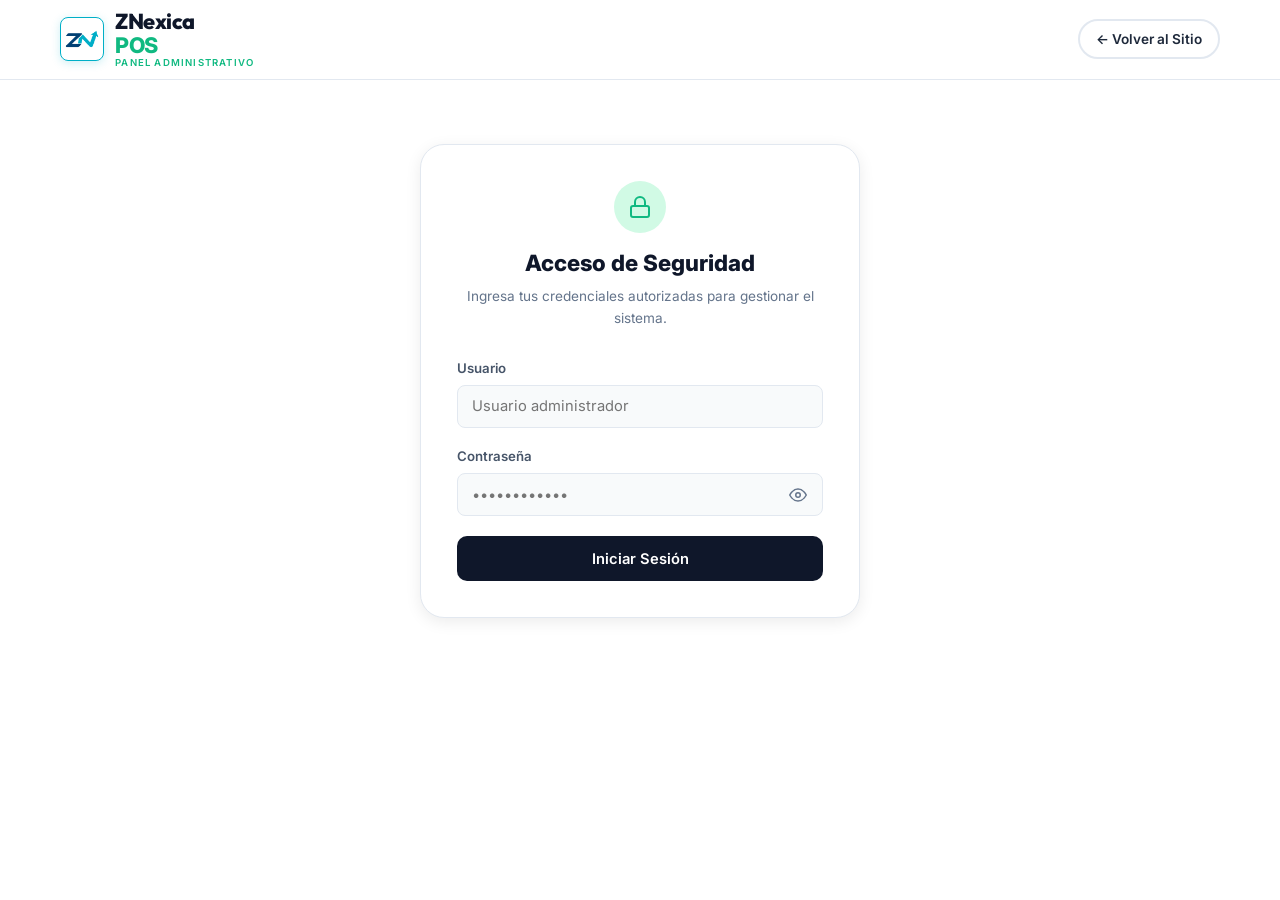
==== templates/admin.html @ 2c5b69d8 "feat(api): integrar API provisionamiento y activacion/suspension SaaS ZNexica POS" ====
<!DOCTYPE html>
<html lang="es">
<head>
  <meta charset="UTF-8">
  <meta name="viewport" content="width=device-width, initial-scale=1.0">
  <title>Panel de Administración — ZNexica POS</title>
  <meta name="description" content="Panel de administración y gestión de suscripciones y pagos de ZNexica POS.">
  <link rel="icon" type="image/png" href="/static/images/logo_icon.png">
  <link rel="stylesheet" href="/static/css/styles.css?v=4.1">
  <style>
    /* Estilos específicos para armonizar el dashboard en light-mode */
    .admin-header-bar {
      display: flex;
      justify-content: space-between;
      align-items: center;
      flex-wrap: wrap;
      gap: 1rem;
      margin-bottom: 2rem;
      padding-bottom: 1rem;
      border-bottom: 1px solid var(--border-light);
    }
    .admin-title-wrap h1 {
      font-size: 1.6rem;
      font-weight: 800;
      color: var(--text-heading);
      margin: 0;
    }
    .admin-title-wrap p {
      color: var(--text-muted);
      font-size: 0.88rem;
      margin-top: 0.25rem;
    }
    .admin-section-header {
      display: flex;
      justify-content: space-between;
      align-items: center;
      flex-wrap: wrap;
      gap: 0.75rem;
      margin-bottom: 1rem;
    }
    .admin-section-header h3 {
      font-size: 1.15rem;
      font-weight: 700;
      color: var(--text-heading);
      margin: 0;
    }
    .admin-section-subtitle {
      color: var(--text-muted);
      font-size: 0.85rem;
      margin-bottom: 1rem;
      line-height: 1.5;
    }
    .admin-actions-group {
      display: flex;
      gap: 0.5rem;
      flex-wrap: wrap;
      align-items: center;
    }
    .login-container-card {
      max-width: 440px;
      margin: 3.5rem auto;
      background: var(--bg-card);
      border: 1px solid var(--border-light);
      border-radius: var(--radius-xl);
      padding: 2.25rem;
      box-shadow: var(--shadow-md);
      text-align: left;
    }
    .login-header {
      text-align: center;
      margin-bottom: 1.75rem;
    }
    .login-badge-icon {
      display: inline-flex;
      align-items: center;
      justify-content: center;
      width: 52px;
      height: 52px;
      background: var(--green-light);
      color: var(--green-primary);
      border-radius: var(--radius-full);
      font-size: 1.5rem;
      margin-bottom: 0.75rem;
    }
    .login-header h2 {
      font-size: 1.4rem;
      font-weight: 800;
      color: var(--text-heading);
      margin-bottom: 0.35rem;
    }
    .login-header p {
      color: var(--text-muted);
      font-size: 0.85rem;
      margin: 0;
    }
    .table-link {
      color: var(--green-dark);
      font-weight: 600;
      text-decoration: none;
      display: inline-flex;
      align-items: center;
      gap: 0.25rem;
    }
    .table-link:hover {
      text-decoration: underline;
    }
  </style>
</head>
<body class="bg-soft">

  <!-- Header / Barra de Navegación Admin -->
  <header class="navbar">
    <div class="container navbar-inner">
      <a href="/" class="logo-brand">
        <img src="/static/images/logo_icon.png" alt="Logo ZNexica POS" class="logo-img">
        <div class="logo-text">
          ZNexica <span>POS</span>
          <span class="logo-subtitle">Panel Administrativo</span>
        </div>
      </a>
      <div style="display: flex; align-items: center; gap: 0.5rem;">
        <a href="/" class="btn-secondary" style="padding: 0.45rem 1rem; font-size: 0.85rem;">
          ← Volver al Sitio
        </a>
        <button id="logoutBtn" class="btn-secondary" style="display:none; padding: 0.45rem 1rem; font-size: 0.85rem; color: #dc2626; border-color: #fca5a5;" onclick="handleAdminLogout()">
          Cerrar Sesión
        </button>
      </div>
    </div>
  </header>

  <main class="container admin-container">

    <!-- Vista 1: Login de Administrador -->
    <div id="adminLoginView" class="login-container-card">
      <div class="login-header">
        <div class="login-badge-icon">
          <svg width="24" height="24" viewBox="0 0 24 24" fill="none" stroke="currentColor" stroke-width="2" stroke-linecap="round" stroke-linejoin="round"><rect x="3" y="11" width="18" height="11" rx="2" ry="2"/><path d="M7 11V7a5 5 0 0 1 10 0v4"/></svg>
        </div>
        <h2>Acceso de Seguridad</h2>
        <p>Ingresa tus credenciales autorizadas para gestionar el sistema.</p>
      </div>

      <div id="adminLoginError" style="display: none; margin-bottom: 1rem; padding: 0.75rem 1rem; border-radius: 10px; font-size: 0.84rem; background: #fef2f2; color: #dc2626; border: 1px solid #fecaca; line-height: 1.4;"></div>
      <form id="adminLoginForm" onsubmit="handleAdminLogin(event)">
        <div class="form-group" style="margin-bottom: 1.15rem;">
          <label class="form-label" for="adminUser">Usuario</label>
          <input type="text" id="adminUser" class="form-input" placeholder="Usuario administrador" autocomplete="username" required>
        </div>
        <div class="form-group" style="margin-bottom: 1.25rem;">
          <label class="form-label" for="adminPass">Contraseña</label>
          <div style="position: relative; display: flex; align-items: center;">
            <input type="password" id="adminPass" class="form-input" placeholder="••••••••••••" autocomplete="current-password" required style="padding-right: 2.75rem;">
            <button type="button" onclick="toggleAdminPassVisibility()" style="position: absolute; right: 0.75rem; background: none; border: none; cursor: pointer; color: #64748b; padding: 0.25rem; display: flex; align-items: center;" title="Mostrar / Ocultar contraseña">
              <svg id="adminPassEyeIcon" width="18" height="18" viewBox="0 0 24 24" fill="none" stroke="currentColor" stroke-width="2" stroke-linecap="round" stroke-linejoin="round"><path d="M1 12s4-8 11-8 11 8 11 8-4 8-11 8-11-8-11-8z"/><circle cx="12" cy="12" r="3"/></svg>
            </button>
          </div>
        </div>
        <button type="submit" class="saas-btn-primary" style="width: 100%; justify-content: center; padding: 0.85rem; font-size: 0.92rem;">
          Iniciar Sesión
        </button>
      </form>
    </div>

    <!-- Vista 2: Dashboard Principal de Administración (Estilo Parclgo) -->
    <div id="adminDashboardView" style="display: none; width: 100%;">

      <div class="parclgo-layout">
        <!-- Sidebar Izquierda Parclgo -->
        <aside class="parclgo-sidebar">
          <div>
            <a href="/admin" class="parclgo-brand-box">
              <div class="parclgo-brand-icon">⚡</div>
              <div>
                <div class="parclgo-brand-title">mini<span>POS</span></div>
                <div class="parclgo-brand-sub">SaaS Management</div>
              </div>
            </a>

            <nav class="parclgo-nav">
              <button type="button" class="parclgo-nav-link active" onclick="switchAdminView('all')">
                <svg viewBox="0 0 24 24" fill="none" stroke="currentColor" stroke-width="2" stroke-linecap="round" stroke-linejoin="round"><rect x="3" y="3" width="7" height="7"/><rect x="14" y="3" width="7" height="7"/><rect x="14" y="14" width="7" height="7"/><rect x="3" y="14" width="7" height="7"/></svg>
                Dashboard
              </button>
              <button type="button" class="parclgo-nav-link" id="navLinkSubs" onclick="switchAdminView('subs')">
                <svg viewBox="0 0 24 24" fill="none" stroke="currentColor" stroke-width="2" stroke-linecap="round" stroke-linejoin="round"><rect x="1" y="4" width="22" height="16" rx="2" ry="2"/><line x1="1" y1="10" x2="23" y2="10"/></svg>
                Historial de Pagos
              </button>
              <button type="button" class="parclgo-nav-link" id="navLinkClients" onclick="switchAdminView('clients')">
                <svg viewBox="0 0 24 24" fill="none" stroke="currentColor" stroke-width="2" stroke-linecap="round" stroke-linejoin="round"><path d="M17 21v-2a4 4 0 0 0-4-4H5a4 4 0 0 0-4 4v2"/><circle cx="9" cy="7" r="4"/><path d="M23 21v-2a4 4 0 0 0-3-3.87"/><path d="M16 3.13a4 4 0 0 1 0 7.75"/></svg>
                Clientes & Licencias
              </button>
              <button type="button" class="parclgo-nav-link" id="navLinkPm" onclick="switchAdminView('pm')">
                <svg viewBox="0 0 24 24" fill="none" stroke="currentColor" stroke-width="2" stroke-linecap="round" stroke-linejoin="round"><line x1="12" y1="1" x2="12" y2="23"/><path d="M17 5H9.5a3.5 3.5 0 0 0 0 7h5a3.5 3.5 0 0 1 0 7H6"/></svg>
                Métodos de Pago
              </button>
              <button type="button" class="parclgo-nav-link" id="navLinkProfile" onclick="switchAdminView('profile')">
                <svg viewBox="0 0 24 24" fill="none" stroke="currentColor" stroke-width="2" stroke-linecap="round" stroke-linejoin="round"><path d="M20 21v-2a4 4 0 0 0-4-4H8a4 4 0 0 0-4 4v2"/><circle cx="12" cy="7" r="4"/></svg>
                Mi Perfil
              </button>
              <a href="/" target="_blank" class="parclgo-nav-link">
                <svg viewBox="0 0 24 24" fill="none" stroke="currentColor" stroke-width="2" stroke-linecap="round" stroke-linejoin="round"><circle cx="12" cy="12" r="10"/><line x1="2" y1="12" x2="22" y2="12"/><path d="M12 2a15.3 15.3 0 0 1 4 10 15.3 15.3 0 0 1-4 10 15.3 15.3 0 0 1-4-10 15.3 15.3 0 0 1 4-10z"/></svg>
                Ver Sitio Público ↗
              </a>
            </nav>
          </div>

          <div class="parclgo-sidebar-promo">
            <div class="parclgo-promo-icon">👑</div>
            <div class="parclgo-promo-title">ZNexica POS Enterprise</div>
            <div class="parclgo-promo-desc">Sistema activo y sincronizado con la app móvil.</div>
          </div>
        </aside>

        <!-- Área de Contenido Principal -->
        <main class="parclgo-main">

          <!-- Barra de Navegación Móvil (Mobile-First Touch) -->
          <nav class="parclgo-mobile-nav" aria-label="Navegación Móvil Administrador">
            <button type="button" class="parclgo-mobile-nav-btn active" id="mobNavAll" onclick="switchAdminView('all')">
              ⚡ Dashboard
            </button>
            <button type="button" class="parclgo-mobile-nav-btn" id="mobNavSubs" onclick="switchAdminView('subs')">
              💳 Historial Pagos
            </button>
            <button type="button" class="parclgo-mobile-nav-btn" id="mobNavClients" onclick="switchAdminView('clients')">
              👥 Clientes & Licencias
            </button>
            <button type="button" class="parclgo-mobile-nav-btn" id="mobNavPm" onclick="switchAdminView('pm')">
              💸 Métodos Pago
            </button>
            <button type="button" class="parclgo-mobile-nav-btn" id="mobNavProfile" onclick="switchAdminView('profile')">
              👤 Mi Perfil
            </button>
            <a href="/" target="_blank" class="parclgo-mobile-nav-btn">
              🌐 Web ↗
            </a>
          </nav>

          <!-- Topbar Parclgo -->
          <div class="parclgo-topbar">
            <div>
              <h1 class="parclgo-page-title" id="parclgoViewTitle">Suscripciones y Pagos</h1>
              <p style="margin: 0.25rem 0 0; font-size: 0.82rem; color: #64748b;">Panel ejecutivo de control de pagos, licencias y activación de la app ZNexica POS.</p>
            </div>

            <div class="parclgo-search-pill" id="globalSearchContainer">
              <svg width="16" height="16" viewBox="0 0 24 24" fill="none" stroke="currentColor" stroke-width="2" stroke-linecap="round" stroke-linejoin="round"><circle cx="11" cy="11" r="8"/><line x1="21" y1="21" x2="16.65" y2="16.65"/></svg>
              <input type="text" id="globalSearchInput" placeholder="Buscar cliente, teléfono, referencia..." oninput="handleGlobalSearch(this.value)">
            </div>

            <div class="parclgo-topbar-actions">
              <div class="parclgo-notif-btn" onclick="handleAdminNotifications()" style="cursor: pointer;" title="Notificaciones de pagos pendientes">
                <svg width="18" height="18" viewBox="0 0 24 24" fill="none" stroke="currentColor" stroke-width="2" stroke-linecap="round" stroke-linejoin="round"><path d="M18 8A6 6 0 0 0 6 8c0 7-3 9-3 9h18s-3-2-3-9"/><path d="M13.73 21a2 2 0 0 1-3.46 0"/></svg>
                <div class="parclgo-notif-dot" id="adminNotifDot"></div>
              </div>

              <div class="parclgo-user-badge" onclick="switchAdminView('profile')" style="cursor: pointer;" title="Configurar Mi Perfil">
                <div class="parclgo-avatar-circle" id="adminUserAvatar">A</div>
                <span style="font-weight: 700; font-size: 0.82rem; color: #0f172a;" id="adminUserBadgeName">Administrador</span>
              </div>

              <button type="button" class="btn-secondary" style="padding: 0.45rem 0.9rem; font-size: 0.82rem; color: #dc2626; border-color: #fca5a5;" onclick="handleAdminLogout()">
                Cerrar Sesión
              </button>
            </div>
          </div>

          <!-- 5 Tarjetas Oscuras KPI (Fieles al diseño Parclgo) -->
          <div class="parclgo-kpi-grid">
            <div class="parclgo-kpi-card">
              <div class="parclgo-kpi-icon">
                <svg width="20" height="20" viewBox="0 0 24 24" fill="none" stroke="currentColor" stroke-width="2" stroke-linecap="round" stroke-linejoin="round"><path d="M16 21v-2a4 4 0 0 0-4-4H6a4 4 0 0 0-4 4v2"/><circle cx="9" cy="7" r="4"/><path d="M22 21v-2a4 4 0 0 0-3-3.87"/><path d="M16 3.13a4 4 0 0 1 0 7.75"/></svg>
              </div>
              <div class="parclgo-kpi-content">
                <div class="parclgo-kpi-label">Total Transacciones</div>
                <div class="parclgo-kpi-number-row">
                  <span class="parclgo-kpi-val" id="kpiTotalSubs">0</span>
                  <span class="parclgo-kpi-trend">▲ 100%</span>
                </div>
                <div class="parclgo-kpi-sub">Histórico registrado</div>
              </div>
            </div>

            <div class="parclgo-kpi-card">
              <div class="parclgo-kpi-icon" style="color: #34d399;">
                <svg width="20" height="20" viewBox="0 0 24 24" fill="none" stroke="currentColor" stroke-width="2" stroke-linecap="round" stroke-linejoin="round"><path d="M22 11.08V12a10 10 0 1 1-5.93-9.14"/><polyline points="22 4 12 14.01 9 11.01"/></svg>
              </div>
              <div class="parclgo-kpi-content">
                <div class="parclgo-kpi-label">Pagos Aprobados</div>
                <div class="parclgo-kpi-number-row">
                  <span class="parclgo-kpi-val" id="kpiApprovedSubs">0</span>
                  <span class="parclgo-kpi-trend">● Activo</span>
                </div>
                <div class="parclgo-kpi-sub">Acceso concedido</div>
              </div>
            </div>

            <div class="parclgo-kpi-card">
              <div class="parclgo-kpi-icon" style="color: #fbbf24;">
                <svg width="20" height="20" viewBox="0 0 24 24" fill="none" stroke="currentColor" stroke-width="2" stroke-linecap="round" stroke-linejoin="round"><circle cx="12" cy="12" r="10"/><polyline points="12 6 12 12 16 14"/></svg>
              </div>
              <div class="parclgo-kpi-content">
                <div class="parclgo-kpi-label">Por Verificar</div>
                <div class="parclgo-kpi-number-row">
                  <span class="parclgo-kpi-val" id="kpiPendingSubs">0</span>
                  <span class="parclgo-kpi-trend" style="color: #fbbf24;">● Pendiente</span>
                </div>
                <div class="parclgo-kpi-sub">Comprobantes por revisar</div>
              </div>
            </div>

            <div class="parclgo-kpi-card">
              <div class="parclgo-kpi-icon" style="color: #60a5fa;">
                <svg width="20" height="20" viewBox="0 0 24 24" fill="none" stroke="currentColor" stroke-width="2" stroke-linecap="round" stroke-linejoin="round"><rect x="1" y="4" width="22" height="16" rx="2" ry="2"/><line x1="1" y1="10" x2="23" y2="10"/></svg>
              </div>
              <div class="parclgo-kpi-content">
                <div class="parclgo-kpi-label">Métodos de Pago</div>
                <div class="parclgo-kpi-number-row">
                  <span class="parclgo-kpi-val" id="kpiActiveMethods">0</span>
                  <span class="parclgo-kpi-trend" style="color: #60a5fa;">En Checkout</span>
                </div>
                <div class="parclgo-kpi-sub">Sincronizados en la web</div>
              </div>
            </div>

            <div class="parclgo-kpi-card">
              <div class="parclgo-kpi-icon" style="color: #10b981;">
                <svg width="20" height="20" viewBox="0 0 24 24" fill="none" stroke="currentColor" stroke-width="2" stroke-linecap="round" stroke-linejoin="round"><line x1="12" y1="1" x2="12" y2="23"/><path d="M17 5H9.5a3.5 3.5 0 0 0 0 7h5a3.5 3.5 0 0 1 0 7H6"/></svg>
              </div>
              <div class="parclgo-kpi-content">
                <div class="parclgo-kpi-label">Recaudación Aprobada</div>
                <div class="parclgo-kpi-number-row">
                  <span class="parclgo-kpi-val" id="kpiTotalAmount">$0</span>
                  <span class="parclgo-kpi-trend">USD</span>
                </div>
                <div class="parclgo-kpi-sub">Total verificado</div>
              </div>
            </div>
          </div>

          <!-- SECCIÓN 1: TABLA PRINCIPAL DE PAGOS Y SUSCRIPCIONES (Estilo Parclgo) -->
          <div id="sectionSubscriptions" class="parclgo-card">
            <!-- Toolbar de Filtros Parclgo -->
            <div class="parclgo-toolbar" style="padding: 1.25rem 1.25rem 0.75rem;">
              <div class="parclgo-filter-row">
                <div class="parclgo-search-input-box">
                  <svg width="14" height="14" viewBox="0 0 24 24" fill="none" stroke="currentColor" stroke-width="2"><circle cx="11" cy="11" r="8"/><line x1="21" y1="21" x2="16.65" y2="16.65"/></svg>
                  <input type="text" id="subSearchInput" placeholder="Filtrar clientes o ref..." oninput="filterSubscriptions()">
                </div>

                <select id="subStatusFilter" class="parclgo-select" onchange="filterSubscriptions()">
                  <option value="all">All Status (Todos)</option>
                  <option value="pendiente">Pendientes</option>
                  <option value="aprobado">Aprobados</option>
                  <option value="rechazado">Rechazados</option>
                </select>

                <select id="subPlanFilter" class="parclgo-select" onchange="filterSubscriptions()">
                  <option value="all">All Plans (Todos los planes)</option>
                  <option value="free_trial">Prueba Gratis</option>
                  <option value="basico">Plan Básico</option>
                  <option value="medium">Plan Medium</option>
                  <option value="premium">Plan Premium</option>
                </select>
              </div>

              <div class="parclgo-filter-row">
                <button class="saas-btn-secondary" onclick="triggerAutoCleanup7Days()" title="Eliminar registros de más de 7 días o rechazados" style="padding: 0.45rem 0.9rem; font-size: 0.8rem;">
                  🧹 Limpieza (>7 Días)
                </button>
                <button class="saas-btn-danger" onclick="triggerPurgeAllSubscriptions()" title="Vaciar todo el historial" style="padding: 0.45rem 0.9rem; font-size: 0.8rem;">
                  Vaciar Historial
                </button>
              </div>
            </div>

            <!-- Tabla de Suscripciones estilo Parclgo -->
            <div style="overflow-x: auto;">
              <table class="parclgo-table">
                <thead>
                  <tr>
                    <th style="width: 44px; text-align: center;"><input type="checkbox" class="saas-checkbox" id="selectAllSubs" onchange="toggleSelectAllSubs(this.checked)" title="Seleccionar todos los registros"></th>
                    <th>Cliente</th>
                    <th>Contacto</th>
                    <th>Plan / Licencia</th>
                    <th>Monto</th>
                    <th>Método & Referencia</th>
                    <th>Comprobante</th>
                    <th>Estado de Acceso</th>
                    <th style="text-align: right;">Acciones</th>
                  </tr>
                </thead>
                <tbody id="subscriptionsTableBody">
                  <!-- Cargado dinámicamente con admin.js -->
                </tbody>
              </table>
            </div>

            <!-- Paginación Footer Parclgo -->
            <div class="parclgo-pagination-bar">
              <div id="subTableInfo">Mostrando 0 de 0 transacciones</div>
              <div class="parclgo-pagination-controls" id="subPaginationControls">
                <!-- Generado dinámicamente por admin.js -->
              </div>
            </div>
          </div>

          <!-- SECCIÓN 2: TABLA DE MÉTODOS DE PAGO (Sincronizada con la Web Pública) -->
          <div id="sectionPaymentMethods" class="parclgo-card">
            <!-- Header y Toolbar -->
            <div class="parclgo-toolbar" style="padding: 1.25rem 1.25rem 0.75rem;">
              <div>
                <h3 style="margin: 0; font-size: 1.15rem; font-weight: 800; color: #0f172a;">Métodos de Pago Activos</h3>
                <p style="margin: 0.2rem 0 0; font-size: 0.78rem; color: #64748b;">
                  ⚡ Sincronización en vivo: Lo que agregues, edites o desactives aquí se refleja al instante en el checkout público de ZNexica POS.
                </p>
              </div>

              <div class="parclgo-filter-row">
                <div class="parclgo-search-input-box">
                  <svg width="14" height="14" viewBox="0 0 24 24" fill="none" stroke="currentColor" stroke-width="2"><circle cx="11" cy="11" r="8"/><line x1="21" y1="21" x2="16.65" y2="16.65"/></svg>
                  <input type="text" id="pmSearchInput" placeholder="Buscar método o titular..." oninput="filterPaymentMethods()">
                </div>

                <select id="pmTypeFilter" class="parclgo-select" onchange="filterPaymentMethods()">
                  <option value="all">All Types (Todos)</option>
                  <option value="pago_movil">Pago Móvil</option>
                  <option value="transferencia">Transferencia Bancaria</option>
                  <option value="binance">Binance Pay</option>
                  <option value="zelle">Zelle</option>
                  <option value="zinli">Zinli / Otros</option>
                </select>

                <button type="button" class="parclgo-btn-add" onclick="openAddPaymentMethodModal()">
                  <svg width="14" height="14" viewBox="0 0 24 24" fill="none" stroke="currentColor" stroke-width="2.5"><line x1="12" y1="5" x2="12" y2="19"/><line x1="5" y1="12" x2="19" y2="12"/></svg>
                  + Add Método
                </button>
              </div>
            </div>

            <!-- Tabla de Métodos de Pago estilo Parclgo -->
            <div style="overflow-x: auto;">
              <table class="parclgo-table">
                <thead>
                  <tr>
                    <th style="width: 44px; text-align: center;"><input type="checkbox" class="saas-checkbox" id="selectAllPm" onchange="toggleSelectAllPm(this.checked)" title="Seleccionar todos los métodos"></th>
                    <th>Plataforma & Método</th>
                    <th>Datos de Transferencia / Cuenta</th>
                    <th>Titular Autorizado</th>
                    <th>Estado en la Web</th>
                    <th style="text-align: right;">Acciones</th>
                  </tr>
                </thead>
                <tbody id="paymentMethodsTableBody">
                  <!-- Cargado dinámicamente con admin.js -->
                </tbody>
              </table>
            </div>

            <!-- Paginación Footer -->
            <div class="parclgo-pagination-bar">
              <div id="pmTableInfo">Mostrando 0 de 0 métodos</div>
              <div class="parclgo-pagination-controls" id="pmPaginationControls">
                <!-- Generado dinámicamente por admin.js -->
              </div>
            </div>
          </div>

          <!-- SECCIÓN CLIENTES Y LICENCIAS: DIRECTORIO Y SUSPENSIÓN DE SERVICIO -->
          <div id="sectionClients" class="parclgo-card" style="display: none;">
            <div class="parclgo-toolbar" style="padding: 1.25rem 1.25rem 0.75rem;">
              <div>
                <h3 style="margin: 0; font-size: 1.15rem; font-weight: 800; color: #0f172a; display: flex; align-items: center; gap: 0.5rem;">
                  👥 Directorio de Clientes & Control de Licencias
                </h3>
                <p style="margin: 0.2rem 0 0; font-size: 0.78rem; color: #64748b;">
                  Control de mensualidades y estado de licencias. Gestione la suspensión o reactivación preventiva de acceso a la app móvil ZNexica POS ante la falta o regularización de pagos.
                </p>
              </div>

              <div class="parclgo-filter-row">
                <div class="parclgo-search-input-box">
                  <svg width="14" height="14" viewBox="0 0 24 24" fill="none" stroke="currentColor" stroke-width="2"><circle cx="11" cy="11" r="8"/><line x1="21" y1="21" x2="16.65" y2="16.65"/></svg>
                  <input type="text" id="clientSearchInput" placeholder="Buscar cliente, empresa o teléfono..." oninput="filterClients()">
                </div>

                <select id="clientStatusFilter" class="parclgo-select" onchange="filterClients()">
                  <option value="all">Todos los clientes</option>
                  <option value="activo">Servicio Activo</option>
                  <option value="suspendido">Servicio Suspendido</option>
                  <option value="vencido">Vencidos (Ciclo Cumplido)</option>
                  <option value="por_vencer">Por vencer (≤ 5 días)</option>
                </select>

                <button type="button" class="saas-btn-secondary" onclick="loadAdminClients()" title="Recargar lista" style="padding: 0.45rem 0.85rem; font-size: 0.82rem;">
                  🔄 Actualizar
                </button>
              </div>
            </div>

            <!-- Tabla de Clientes -->
            <div style="overflow-x: auto;">
              <table class="parclgo-table">
                <thead>
                  <tr>
                    <th>Cliente & Empresa</th>
                    <th>Teléfono (Login App)</th>
                    <th>Plan Actual</th>
                    <th>Ciclo Mensual & Vencimiento</th>
                    <th>Estado en la App</th>
                    <th style="text-align: right;">Acciones de Servicio</th>
                  </tr>
                </thead>
                <tbody id="clientsTableBody">
                  <!-- Renderizado dinámico desde admin.js -->
                </tbody>
              </table>
            </div>

            <!-- Footer Paginación Clientes -->
            <div class="parclgo-pagination-bar">
              <div id="clientsTableInfo">Mostrando 0 de 0 clientes</div>
            </div>
          </div>

          <!-- SECCIÓN 3: PERFIL DE ADMINISTRADOR Y MANTENIMIENTO DEL SISTEMA -->
          <div id="sectionAdminProfile" class="parclgo-card" style="display: none; padding: 1.5rem;">
            <div style="border-bottom: 1px solid #f1f5f9; padding-bottom: 1rem; margin-bottom: 1.5rem;">
              <h3 style="margin: 0; font-size: 1.25rem; font-weight: 800; color: #0f172a; display: flex; align-items: center; gap: 0.5rem;">
                <span style="background: #eef2ff; color: #4f46e5; width: 36px; height: 36px; border-radius: 10px; display: inline-flex; align-items: center; justify-content: center; font-size: 1.1rem;">👤</span>
                Mi Perfil Administrativo
              </h3>
              <p style="margin: 0.35rem 0 0; font-size: 0.85rem; color: #64748b;">
                Gestiona tus credenciales de acceso de forma segura. Al guardar, se ejecuta una actualización directa (UPDATE) en la base de datos sin requerir consola ni reiniciar el servidor.
              </p>
            </div>

            <!-- Alertas dinámicas de éxito / error -->
            <div id="adminProfileSuccessAlert" style="display: none; margin-bottom: 1.25rem; padding: 0.85rem 1rem; border-radius: 10px; background: #ecfdf5; color: #065f46; border: 1px solid #a7f3d0; font-size: 0.88rem; font-weight: 600;"></div>
            <div id="adminProfileErrorAlert" style="display: none; margin-bottom: 1.25rem; padding: 0.85rem 1rem; border-radius: 10px; background: #fef2f2; color: #991b1b; border: 1px solid #fecaca; font-size: 0.88rem;"></div>

            <!-- Formulario de Actualización de Perfil -->
            <form id="adminProfileForm" onsubmit="handleAdminProfileSubmit(event)" style="max-width: 800px;">
              <div style="display: grid; grid-template-columns: repeat(auto-fit, minmax(280px, 1fr)); gap: 1.25rem; margin-bottom: 1.5rem;">
                
                <!-- Tarjeta 1: Información de Usuario -->
                <div style="background: #f8fafc; border: 1px solid #e2e8f0; border-radius: 12px; padding: 1.25rem;">
                  <h4 style="margin: 0 0 1rem 0; font-size: 0.95rem; font-weight: 700; color: #1e293b; display: flex; align-items: center; gap: 0.4rem;">
                    <svg width="18" height="18" viewBox="0 0 24 24" fill="none" stroke="currentColor" stroke-width="2"><path d="M20 21v-2a4 4 0 0 0-4-4H8a4 4 0 0 0-4 4v2"/><circle cx="12" cy="7" r="4"/></svg>
                    Datos de la Cuenta
                  </h4>

                  <div class="form-group" style="margin-bottom: 1rem;">
                    <label class="form-label" for="profileFullName">Nombre Completo</label>
                    <input type="text" id="profileFullName" class="form-input" placeholder="Ej. Administrador Principal" required>
                  </div>

                  <div class="form-group" style="margin-bottom: 1rem;">
                    <label class="form-label" for="profileUsername">Nombre de Usuario (Login)</label>
                    <input type="text" id="profileUsername" class="form-input" placeholder="Nombre de usuario administrador" autocomplete="username" required>
                    <small style="color: #64748b; font-size: 0.76rem; display: block; margin-top: 0.25rem;">
                      Este es el usuario con el que inicias sesión en el panel de seguridad.
                    </small>
                  </div>

                  <div class="form-group" style="margin-bottom: 0;">
                    <label class="form-label">Rol del Sistema</label>
                    <input type="text" id="profileRoleBadge" class="form-input" value="Administrador (Superuser)" disabled style="background: #e2e8f0; color: #475569; font-weight: 700;">
                  </div>
                </div>

                <!-- Tarjeta 2: Cambio de Contraseña -->
                <div style="background: #f8fafc; border: 1px solid #e2e8f0; border-radius: 12px; padding: 1.25rem;">
                  <h4 style="margin: 0 0 1rem 0; font-size: 0.95rem; font-weight: 700; color: #1e293b; display: flex; align-items: center; gap: 0.4rem;">
                    <svg width="18" height="18" viewBox="0 0 24 24" fill="none" stroke="currentColor" stroke-width="2"><rect x="3" y="11" width="18" height="11" rx="2" ry="2"/><path d="M7 11V7a5 5 0 0 1 10 0v4"/></svg>
                    Seguridad y Contraseña
                  </h4>

                  <div class="form-group" style="margin-bottom: 1rem;">
                    <label class="form-label" for="profileCurrentPass">Contraseña Actual <span style="color: #dc2626;">*</span></label>
                    <input type="password" id="profileCurrentPass" class="form-input" placeholder="Ingresa tu contraseña actual" autocomplete="current-password" required>
                    <small style="color: #64748b; font-size: 0.76rem; display: block; margin-top: 0.25rem;">
                      Obligatoria para validar tu identidad antes de aplicar cualquier cambio.
                    </small>
                  </div>

                  <div class="form-group" style="margin-bottom: 1rem;">
                    <label class="form-label" for="profileNewPass">Nueva Contraseña (Opcional)</label>
                    <input type="password" id="profileNewPass" class="form-input" placeholder="Dejar en blanco si no deseas cambiarla" autocomplete="new-password">
                    <small style="color: #64748b; font-size: 0.76rem; display: block; margin-top: 0.25rem;">
                      Mínimo 6 caracteres con cifrado seguro bcrypt.
                    </small>
                  </div>

                  <div class="form-group" style="margin-bottom: 0;">
                    <label class="form-label" for="profileConfirmPass">Confirmar Nueva Contraseña</label>
                    <input type="password" id="profileConfirmPass" class="form-input" placeholder="Repite la nueva contraseña" autocomplete="new-password">
                  </div>
                </div>

              </div>

              <div style="display: flex; gap: 1rem; align-items: center; flex-wrap: wrap;">
                <button type="submit" id="saveProfileBtn" class="saas-btn-primary" style="padding: 0.75rem 1.75rem; font-size: 0.92rem; font-weight: 700;">
                  <svg width="18" height="18" viewBox="0 0 24 24" fill="none" stroke="currentColor" stroke-width="2"><path d="M19 21H5a2 2 0 0 1-2-2V5a2 2 0 0 1 2-2h11l5 5v11a2 2 0 0 1-2 2z"/><polyline points="17 21 17 13 7 13 7 21"/><polyline points="7 3 7 8 15 8"/></svg>
                  Guardar Cambios de Perfil
                </button>
                <button type="button" class="saas-btn-secondary" onclick="loadAdminProfile()" style="padding: 0.75rem 1.25rem; font-size: 0.88rem;">
                  Descartar Cambios
                </button>
              </div>
            </form>

            <!-- SECCIÓN EXTRA: MANTENIMIENTO Y PURGA DE BASE DE DATOS -->
            <div style="margin-top: 2.5rem; padding-top: 2rem; border-top: 2px dashed #e2e8f0;">
              <div style="background: #fffbeb; border: 1px solid #fde68a; border-radius: 12px; padding: 1.5rem;">
                <div style="display: flex; align-items: flex-start; justify-content: space-between; gap: 1.5rem; flex-wrap: wrap;">
                  <div>
                    <h4 style="margin: 0 0 0.35rem 0; font-size: 1.05rem; font-weight: 800; color: #92400e; display: flex; align-items: center; gap: 0.5rem;">
                      🧹 Mantenimiento del Sistema y Limpieza de Datos
                    </h4>
                    <p style="margin: 0; font-size: 0.85rem; color: #78350f; max-width: 600px; line-height: 1.5;">
                      Elimina de forma segura todos los datos de prueba, suscripciones ficticias y clientes de ensayo acumulados. 
                      <strong>Las 3 cuentas de administrador y los métodos de pago bancarios configurados se preservan intactos.</strong>
                    </p>
                  </div>
                  <button type="button" class="saas-btn-danger" onclick="handlePurgeTestData()" style="padding: 0.75rem 1.25rem; font-size: 0.88rem; font-weight: 700; white-space: nowrap;">
                    <svg width="16" height="16" viewBox="0 0 24 24" fill="none" stroke="currentColor" stroke-width="2"><polyline points="3 6 5 6 21 6"/><path d="M19 6v14a2 2 0 0 1-2 2H7a2 2 0 0 1-2-2V6m3 0V4a2 2 0 0 1 2-2h4a2 2 0 0 1 2 2v2"/><line x1="10" y1="11" x2="10" y2="17"/><line x1="14" y1="11" x2="14" y2="17"/></svg>
                    Limpiar Datos de Prueba de la BD
                  </button>
                </div>
              </div>
            </div>

          </div>
      </div>

    </div>

  </main>

  <!-- Modal Lightbox para Ver Comprobante de Pago -->
  <div class="modal-overlay" id="proofModal">
    <div class="modal-card" style="max-width: 580px; text-align: center;">
      <button class="modal-close" onclick="closeProofModal()">&times;</button>
      <h3 class="modal-title" style="margin-bottom: 0.35rem;">Comprobante de Transferencia</h3>
      <p class="saas-page-subtitle" id="proofModalSubtitle" style="margin-bottom: 1.25rem;">Validación del soporte de pago adjunto por el cliente.</p>
      
      <div class="saas-proof-img-container">
        <img id="proofModalImage" src="" alt="Comprobante de Pago" class="saas-proof-large-img">
      </div>

      <div style="display: flex; justify-content: flex-end; gap: 0.75rem; margin-top: 1.25rem;">
        <a id="proofModalDownload" href="" target="_blank" download class="saas-btn-secondary">
          <svg width="15" height="15" viewBox="0 0 24 24" fill="none" stroke="currentColor" stroke-width="2" stroke-linecap="round" stroke-linejoin="round"><path d="M21 15v4a2 2 0 0 1-2 2H5a2 2 0 0 1-2-2v-4"/><polyline points="7 10 12 15 17 10"/><line x1="12" y1="15" x2="12" y2="3"/></svg>
          Abrir Original
        </a>
        <button class="saas-btn-primary" onclick="closeProofModal()">Cerrar</button>
      </div>
    </div>
  </div>

  <!-- Modal para Agregar / Editar Método de Pago Dinámico (100% personalizable) -->
  <div class="modal-overlay" id="pmModal">
    <div class="modal-card" style="max-width: 480px;">
      <button class="modal-close" onclick="closePmModal()">&times;</button>
      <h3 class="modal-title" id="pmModalTitle">Nuevo Método de Pago</h3>
      <p style="font-size: 0.78rem; color: #64748b; margin: -0.25rem 0 1rem;">
        ⚡ Personalizable: Todos los datos que ingreses se guardan en la base de datos y se reflejan al instante en la pantalla de pago de los clientes.
      </p>
      <form id="pmForm" onsubmit="handleSavePaymentMethod(event)">
        <input type="hidden" id="pmId">

        <div class="form-group">
          <label class="form-label" for="pmType">Tipo de Método de Pago</label>
          <select id="pmType" class="form-input" onchange="togglePmTypeFields()" required>
            <option value="pago_movil">📱 Pago Móvil</option>
            <option value="transferencia">🏦 Transferencia Bancaria</option>
            <option value="binance">🟡 Binance Pay (USDT)</option>
            <option value="zelle">💵 Zelle</option>
            <option value="zinli">💳 Zinli / Wally</option>
            <option value="paypal">🌐 PayPal</option>
            <option value="efectivo">💶 Efectivo / Divisas</option>
            <option value="otro">✨ Otro Método Personalizado</option>
          </select>
        </div>

        <div class="form-group">
          <label class="form-label" for="pmTitle">Título Visible para el Cliente</label>
          <input type="text" id="pmTitle" class="form-input" placeholder="Ej. Pago Móvil Banco de Venezuela o Zelle Empresa" required>
        </div>

        <div class="form-group">
          <label class="form-label" for="pmBankName">Banco o Plataforma (Opcional)</label>
          <input type="text" id="pmBankName" class="form-input" placeholder="Ej. Banco de Venezuela (0102), Banesco, Binance, Zinli">
        </div>

        <div class="form-group">
          <label class="form-label" for="pmPhone">Teléfono / Correo / ID de Cuenta (Opcional)</label>
          <input type="text" id="pmPhone" class="form-input" placeholder="Ej. 0412-123-4567, pagos@empresa.com">
        </div>

        <div class="form-group">
          <label class="form-label" for="pmIdCard">Cédula / RIF / ID Fiscal (Opcional)</label>
          <input type="text" id="pmIdCard" class="form-input" placeholder="Ej. V-12345678, J-12345678-9">
        </div>

        <div class="form-group">
          <label class="form-label" for="pmBinanceId">Binance Pay ID / Billetera USDT (Opcional)</label>
          <input type="text" id="pmBinanceId" class="form-input" placeholder="Ej. 284910381 o código de billetera">
        </div>

        <div class="form-group">
          <label class="form-label" for="pmHolder">Nombre del Titular o Beneficiario</label>
          <input type="text" id="pmHolder" class="form-input" placeholder="Nombre completo o razón social del receptor" required>
        </div>

        <button type="submit" class="saas-btn-primary" style="width: 100%; justify-content: center; margin-top: 1.25rem; padding: 0.8rem 1rem; font-size: 0.9rem;">
          <svg width="16" height="16" viewBox="0 0 24 24" fill="none" stroke="currentColor" stroke-width="2" stroke-linecap="round" stroke-linejoin="round"><path d="M19 21H5a2 2 0 0 1-2-2V5a2 2 0 0 1 2-2h11l5 5v11a2 2 0 0 1-2 2z"/><polyline points="17 21 17 13 7 13 7 21"/><polyline points="7 3 7 8 15 8"/></svg>
          Guardar Método en Base de Datos
        </button>
      </form>
    </div>
  </div>

  <script src="/static/js/admin.js?v=5.2"></script>
  <script>
    // Sobrescribir togglePmTypeFields directamente en el HTML para evitar caché agresivo
    window.togglePmTypeFields = function() {
      const typeSelect = document.getElementById('pmType');
      if (!typeSelect) return;
      const type = typeSelect.value;

      const grpBank = document.getElementById('pmBankName')?.parentElement;
      const lblBank = document.querySelector('label[for="pmBankName"]');
      
      const grpPhone = document.getElementById('pmPhone')?.parentElement;
      const lblPhone = document.querySelector('label[for="pmPhone"]');
      
      const grpIdCard = document.getElementById('pmIdCard')?.parentElement;
      const lblIdCard = document.querySelector('label[for="pmIdCard"]');
      
      const grpBinance = document.getElementById('pmBinanceId')?.parentElement;
      const lblBinance = document.querySelector('label[for="pmBinanceId"]');
      
      const grpHolder = document.getElementById('pmHolder')?.parentElement;
      const lblHolder = document.querySelector('label[for="pmHolder"]');

      if (!grpBank || !grpPhone || !grpIdCard || !grpBinance || !grpHolder) return;

      // Reset all to visible initially
      grpBank.style.display = 'block';
      grpPhone.style.display = 'block';
      grpIdCard.style.display = 'block';
      grpBinance.style.display = 'block';
      grpHolder.style.display = 'block';

      // Customize based on type
      if (type === 'pago_movil') {
        lblBank.textContent = 'Banco (Opcional)';
        lblPhone.textContent = 'Teléfono (Opcional)';
        lblIdCard.textContent = 'Cédula / RIF (Opcional)';
        grpBinance.style.display = 'none';
      } else if (type === 'transferencia') {
        lblBank.textContent = 'Banco (Opcional)';
        lblPhone.textContent = 'Número de Cuenta (Opcional)';
        lblIdCard.textContent = 'Cédula / RIF (Opcional)';
        grpBinance.style.display = 'none';
      } else if (type === 'zelle') {
        grpBank.style.display = 'none';
        grpIdCard.style.display = 'none';
        grpBinance.style.display = 'none';
        lblPhone.textContent = 'Correo Electrónico de Zelle (Opcional)';
      } else if (type === 'zinli' || type === 'paypal') {
        grpBank.style.display = 'none';
        grpIdCard.style.display = 'none';
        grpBinance.style.display = 'none';
        lblPhone.textContent = 'Correo Electrónico (Opcional)';
      } else if (type === 'binance') {
        grpBank.style.display = 'none';
        grpPhone.style.display = 'none';
        grpIdCard.style.display = 'none';
        lblBinance.textContent = 'Binance Pay ID / Correo / Billetera USDT (Opcional)';
      } else if (type === 'efectivo') {
        grpBank.style.display = 'none';
        grpPhone.style.display = 'none';
        grpIdCard.style.display = 'none';
        grpBinance.style.display = 'none';
        grpHolder.style.display = 'none';
      } else {
        // otro
        lblBank.textContent = 'Plataforma / Medio (Opcional)';
        lblPhone.textContent = 'Dato Principal (Teléfono/Correo/Cuenta) (Opcional)';
        lblIdCard.textContent = 'Documento de Identidad (Opcional)';
      }
    };
  </script>
</body>
</html>
---- static/css/styles.css ----
/* ==========================================================================
   MINIPOS LANDING PAGE — LIGHT-MODE PREMIUM DESIGN SYSTEM
   Inspired by SEO-optimized commercial page anatomy
   Palette:
   - BG Primary: #ffffff / #f8fafb
   - Surface Cards: #ffffff with soft shadows
   - Primary Accent: #10b981 (Emerald Green)
   - Secondary Accent: #059669 (Deep Green)
   - Navy Dark: #0f172a (Headers, Footer, contrast)
   - Text Primary: #1e293b / Text Muted: #64748b
   - Borders: #e2e8f0
   ========================================================================== */

@import url('https://fonts.googleapis.com/css2?family=Inter:wght@300;400;500;600;700;800;900&family=Outfit:wght@300;400;500;600;700;800&display=swap');

:root {
  /* Light-mode palette */
  --bg-primary: #ffffff;
  --bg-soft: #f8fafb;
  --bg-section-alt: #f1f5f9;
  --bg-card: #ffffff;
  --bg-card-hover: #f8fafb;
  --bg-glass: rgba(255, 255, 255, 0.92);
  --bg-dark-section: #0f172a;

  /* Accent colors */
  --green-primary: #10b981;
  --green-dark: #059669;
  --green-light: #d1fae5;
  --green-glow: rgba(16, 185, 129, 0.15);
  --green-gradient: linear-gradient(135deg, #10b981, #059669);

  /* Navy/Dark accents */
  --navy: #0f172a;
  --navy-light: #1e293b;

  /* Cyan kept for plans section compatibility */
  --cyan-primary: #10b981;
  --cyan-glow: rgba(16, 185, 129, 0.2);
  --teal-accent: #059669;
  --teal-glow: rgba(5, 150, 105, 0.15);

  /* Text */
  --text-main: #1e293b;
  --text-heading: #0f172a;
  --text-muted: #64748b;
  --text-sub: #475569;
  --text-light: #94a3b8;
  --text-on-dark: #f8fafc;
  --text-on-green: #ffffff;

  /* Borders */
  --border-light: #e2e8f0;
  --border-medium: #cbd5e1;
  --border-cyan: rgba(16, 185, 129, 0.3);

  /* Border Radius */
  --radius-xs: 6px;
  --radius-sm: 8px;
  --radius-md: 12px;
  --radius-lg: 18px;
  --radius-xl: 24px;
  --radius-full: 9999px;

  /* Transitions */
  --transition-fast: 0.2s cubic-bezier(0.4, 0, 0.2, 1);
  --transition-normal: 0.3s cubic-bezier(0.4, 0, 0.2, 1);
  --transition-smooth: 0.4s cubic-bezier(0.25, 0.46, 0.45, 0.94);

  /* Shadows */
  --shadow-xs: 0 1px 2px rgba(0, 0, 0, 0.05);
  --shadow-sm: 0 2px 8px rgba(0, 0, 0, 0.06);
  --shadow-md: 0 4px 16px rgba(0, 0, 0, 0.08);
  --shadow-lg: 0 8px 32px rgba(0, 0, 0, 0.1);
  --shadow-xl: 0 16px 48px rgba(0, 0, 0, 0.12);
  --shadow-green: 0 4px 20px rgba(16, 185, 129, 0.25);
  --shadow-soft: 0 4px 16px rgba(0, 0, 0, 0.08);
  --shadow-cyan: 0 4px 20px rgba(16, 185, 129, 0.2);
}

/* ==========================================================================
   RESET & BASE
   ========================================================================== */
* {
  margin: 0;
  padding: 0;
  box-sizing: border-box;
  font-family: 'Inter', 'Outfit', -apple-system, BlinkMacSystemFont, sans-serif;
  -webkit-tap-highlight-color: transparent;
}

html {
  scroll-behavior: smooth;
  background-color: var(--bg-primary);
  color: var(--text-main);
  font-size: 16px;
  overflow-x: hidden;
}

body {
  min-height: 100vh;
  line-height: 1.6;
  background: var(--bg-primary);
  color: var(--text-main);
}

a {
  color: var(--green-primary);
  text-decoration: none;
  transition: var(--transition-fast);
}

a:hover {
  color: var(--green-dark);
}

button {
  cursor: pointer;
  border: none;
  outline: none;
  font-family: inherit;
}

img {
  max-width: 100%;
  height: auto;
}

/* ==========================================================================
   LAYOUT CONTAINER
   ========================================================================== */
.container {
  width: 100%;
  max-width: 1200px;
  margin: 0 auto;
  padding: 0 1.25rem;
}

/* ==========================================================================
   NAVBAR — Light Glassmorphic
   ========================================================================== */
.navbar {
  position: fixed;
  top: 0;
  left: 0;
  width: 100%;
  z-index: 1000;
  background: var(--bg-glass);
  backdrop-filter: blur(16px);
  -webkit-backdrop-filter: blur(16px);
  border-bottom: 1px solid var(--border-light);
  padding: 0.65rem 0;
  transition: var(--transition-normal);
}

.navbar.scrolled {
  box-shadow: var(--shadow-md);
}

.navbar-inner {
  display: flex;
  align-items: center;
  justify-content: space-between;
}

.logo-brand {
  display: flex;
  align-items: center;
  gap: 0.7rem;
  text-decoration: none;
}

.logo-img {
  width: 44px;
  height: 44px;
  border-radius: var(--radius-sm);
  object-fit: contain;
  background: #ffffff;
  padding: 3px;
  border: 1.5px solid #00afc7;
  box-shadow: 0 2px 10px rgba(0, 175, 199, 0.2);
}

.logo-text {
  font-size: 1.35rem;
  font-weight: 800;
  color: var(--navy);
  letter-spacing: -0.5px;
  display: flex;
  flex-direction: column;
  line-height: 1.1;
  font-family: 'Outfit', sans-serif;
}

.logo-text span {
  color: var(--green-primary);
}

.logo-subtitle {
  font-size: 0.6rem;
  font-weight: 600;
  color: var(--green-dark);
  letter-spacing: 1.2px;
  text-transform: uppercase;
}

/* Crown Badge */
.navbar-crown-badge {
  display: flex;
  flex-direction: column;
  align-items: center;
  justify-content: center;
  padding: 0.2rem 0.65rem;
  background: linear-gradient(135deg, rgba(255, 215, 0, 0.12), rgba(255, 170, 0, 0.06));
  border: 1.5px solid rgba(255, 215, 0, 0.4);
  border-radius: var(--radius-md);
  box-shadow: 0 0 10px rgba(255, 215, 0, 0.15);
  transition: var(--transition-normal);
  user-select: none;
  cursor: pointer;
}

.navbar-crown-badge:hover {
  transform: translateY(-2px) scale(1.05);
  box-shadow: 0 0 20px rgba(255, 215, 0, 0.35);
}

.navbar-crown-badge .crown-icon {
  font-size: 1.2rem;
  line-height: 1;
  animation: crownPulse 2.5s infinite ease-in-out;
}

.navbar-crown-badge .crown-stars {
  font-size: 0.6rem;
  letter-spacing: 1px;
  line-height: 1;
  margin-top: 1px;
}

@keyframes crownPulse {
  0%, 100% { transform: scale(1); }
  50% { transform: scale(1.1); }
}

/* Mobile Nav */
.nav-menu {
  position: fixed;
  top: 62px;
  left: -100%;
  width: 100%;
  height: calc(100vh - 62px);
  background: rgba(255, 255, 255, 0.98);
  backdrop-filter: blur(20px);
  display: flex;
  flex-direction: column;
  align-items: center;
  justify-content: flex-start;
  padding-top: 2rem;
  gap: 0.5rem;
  transition: var(--transition-normal);
  z-index: 999;
}

.nav-menu.active {
  left: 0;
}

.nav-link {
  font-size: 1rem;
  font-weight: 500;
  color: var(--text-sub);
  padding: 0.65rem 1.25rem;
  border-radius: var(--radius-sm);
  transition: var(--transition-fast);
}

.nav-link:hover, .nav-link.active {
  color: var(--green-primary);
  background: var(--green-glow);
}

.hamburger-btn {
  display: flex;
  flex-direction: column;
  gap: 5px;
  background: transparent;
  padding: 0.5rem;
}

.hamburger-btn span {
  width: 22px;
  height: 2.5px;
  background-color: var(--navy);
  border-radius: 2px;
  transition: var(--transition-fast);
}

/* Nav CTA Button */
.nav-cta-btn {
  display: none;
  padding: 0.55rem 1.25rem;
  background: var(--green-gradient);
  color: #fff;
  font-weight: 700;
  font-size: 0.9rem;
  border-radius: var(--radius-full);
  box-shadow: var(--shadow-green);
  transition: var(--transition-normal);
}

.nav-cta-btn:hover {
  transform: translateY(-2px);
  box-shadow: 0 6px 24px rgba(16, 185, 129, 0.35);
  color: #fff;
}

/* ==========================================================================
   HERO SECTION — Clean, White, Green Accent
   ========================================================================== */
.hero {
  padding-top: 7rem;
  padding-bottom: 3rem;
  text-align: center;
  position: relative;
  background: linear-gradient(180deg, #f0fdf4 0%, #ffffff 60%);
}

.hero-badge {
  display: inline-flex;
  align-items: center;
  gap: 0.5rem;
  background: var(--green-light);
  border: 1px solid rgba(16, 185, 129, 0.3);
  color: var(--green-dark);
  padding: 0.4rem 1.1rem;
  border-radius: var(--radius-full);
  font-size: 0.82rem;
  font-weight: 600;
  margin-bottom: 1.25rem;
}

.hero-title {
  font-size: 2.2rem;
  font-weight: 900;
  line-height: 1.15;
  margin-bottom: 1rem;
  color: var(--text-heading);
  font-family: 'Outfit', sans-serif;
}

.hero-title highlight {
  background: var(--green-gradient);
  -webkit-background-clip: text;
  -webkit-text-fill-color: transparent;
  background-clip: text;
}

.hero-description {
  font-size: 1rem;
  color: var(--text-muted);
  max-width: 620px;
  margin: 0 auto 2rem auto;
  line-height: 1.7;
}

.hero-actions {
  display: flex;
  flex-direction: column;
  gap: 0.8rem;
  align-items: center;
  justify-content: center;
}

/* Primary Button */
.btn-primary {
  width: 100%;
  max-width: 320px;
  padding: 0.9rem 1.75rem;
  background: var(--green-gradient);
  color: #fff;
  font-weight: 700;
  font-size: 1rem;
  border-radius: var(--radius-full);
  box-shadow: var(--shadow-green);
  transition: var(--transition-normal);
  display: flex;
  align-items: center;
  justify-content: center;
  gap: 0.5rem;
  border: none;
}

.btn-primary:hover {
  transform: translateY(-2px);
  box-shadow: 0 8px 30px rgba(16, 185, 129, 0.4);
}

/* Secondary Button */
.btn-secondary {
  width: 100%;
  max-width: 320px;
  padding: 0.85rem 1.75rem;
  background: var(--bg-primary);
  border: 2px solid var(--border-light);
  color: var(--text-main);
  font-weight: 600;
  font-size: 0.95rem;
  border-radius: var(--radius-full);
  transition: var(--transition-normal);
}

.btn-secondary:hover {
  border-color: var(--green-primary);
  color: var(--green-primary);
  background: var(--green-glow);
}

/* ==========================================================================
   TRUST BAR — Social Proof Strip
   ========================================================================== */
.trust-bar {
  padding: 2rem 0;
  background: var(--bg-soft);
  border-top: 1px solid var(--border-light);
  border-bottom: 1px solid var(--border-light);
}

.trust-grid {
  display: grid;
  grid-template-columns: repeat(2, 1fr);
  gap: 1.25rem;
}

.trust-item {
  display: flex;
  align-items: center;
  gap: 0.75rem;
  padding: 0.75rem;
}

.trust-icon {
  width: 44px;
  height: 44px;
  background: var(--green-light);
  border-radius: var(--radius-sm);
  display: flex;
  align-items: center;
  justify-content: center;
  font-size: 1.3rem;
  flex-shrink: 0;
}

.trust-text {
  font-size: 0.85rem;
  font-weight: 600;
  color: var(--text-main);
  line-height: 1.3;
}

.trust-text span {
  display: block;
  font-weight: 400;
  color: var(--text-muted);
  font-size: 0.78rem;
}

/* ==========================================================================
   SECTION HEADERS (Global)
   ========================================================================== */
.section-header {
  text-align: center;
  margin-bottom: 2.5rem;
}

.section-subtitle {
  color: var(--green-primary);
  font-weight: 700;
  font-size: 0.82rem;
  text-transform: uppercase;
  letter-spacing: 2px;
}

.section-title {
  font-size: 1.8rem;
  font-weight: 800;
  margin-top: 0.4rem;
  color: var(--text-heading);
  font-family: 'Outfit', sans-serif;
}

.section-description {
  color: var(--text-muted);
  font-size: 0.95rem;
  max-width: 600px;
  margin: 0.5rem auto 0;
  line-height: 1.6;
}

/* ==========================================================================
   FEATURES SHOWCASE — Tabs + App Screenshots
   ========================================================================== */
.showcase-section {
  padding: 4rem 0;
  background: var(--bg-primary);
}

/* Tab Pills */
.tab-pills {
  display: flex;
  gap: 0.5rem;
  overflow-x: auto;
  padding: 0.5rem 0.25rem 1rem;
  margin-bottom: 1.5rem;
  -webkit-overflow-scrolling: touch;
  scrollbar-width: thin;
  justify-content: flex-start;
}

@media (min-width: 992px) {
  .tab-pills {
    justify-content: center;
    flex-wrap: wrap;
  }
}

.tab-btn {
  flex: 0 0 auto;
  padding: 0.6rem 1.15rem;
  background: var(--bg-soft);
  border: 1px solid var(--border-light);
  color: var(--text-muted);
  border-radius: var(--radius-full);
  font-weight: 600;
  font-size: 0.85rem;
  transition: var(--transition-fast);
  cursor: pointer;
  display: inline-flex;
  align-items: center;
  gap: 0.35rem;
}

.tab-btn.active, .tab-btn:hover {
  background: var(--green-light);
  border-color: var(--green-primary);
  color: var(--green-dark);
  box-shadow: 0 2px 8px rgba(16, 185, 129, 0.15);
}

/* Selector de Vista: Sistema Web / Vista Móvil */
.showcase-view-switch {
  display: flex;
  justify-content: center;
  align-items: center;
  gap: 0.75rem;
  margin-bottom: 1.25rem;
}

.view-switch-btn {
  display: inline-flex;
  align-items: center;
  gap: 0.4rem;
  padding: 0.55rem 1.15rem;
  background: var(--bg-soft);
  border: 1px solid var(--border-light);
  color: var(--text-muted);
  border-radius: var(--radius-full);
  font-weight: 700;
  font-size: 0.85rem;
  cursor: pointer;
  transition: var(--transition-fast);
}

.view-switch-btn.active, .view-switch-btn:hover {
  background: var(--green-primary);
  border-color: var(--green-primary);
  color: #ffffff;
  box-shadow: 0 4px 14px rgba(16, 185, 129, 0.25);
}

/* Mockup Display Card */
.mockup-display-card {
  background: var(--bg-card);
  border: 1px solid var(--border-light);
  border-radius: var(--radius-xl);
  padding: 1.75rem;
  box-shadow: var(--shadow-lg);
  display: flex;
  flex-direction: column;
  gap: 1.5rem;
  overflow: hidden;
}

.showcase-controls {
  display: flex;
  align-items: center;
  justify-content: space-between;
  width: 100%;
  padding-bottom: 0.75rem;
  border-bottom: 1px solid var(--border-light);
}

.showcase-nav-btn {
  display: inline-flex;
  align-items: center;
  gap: 0.35rem;
  padding: 0.45rem 0.9rem;
  background: var(--bg-soft);
  border: 1px solid var(--border-light);
  color: var(--text-main);
  border-radius: var(--radius-full);
  font-size: 0.85rem;
  font-weight: 600;
  cursor: pointer;
  transition: var(--transition-fast);
}

.showcase-nav-btn:hover {
  background: var(--green-light);
  border-color: var(--green-primary);
  color: var(--green-dark);
}

.showcase-counter {
  font-size: 0.82rem;
  font-weight: 700;
  color: var(--text-muted);
  background: var(--bg-soft);
  padding: 0.35rem 0.85rem;
  border-radius: var(--radius-full);
}

.showcase-body-grid {
  display: grid;
  grid-template-columns: 1fr;
  gap: 2rem;
  align-items: center;
  width: 100%;
}

@media (min-width: 992px) {
  .showcase-body-grid {
    grid-template-columns: 1.15fr 0.85fr;
    gap: 2.5rem;
  }
}

/* Marco Mockup de Pantalla de la Aplicación */
.mockup-frame {
  width: 100%;
  max-width: 640px;
  margin: 0 auto;
  border-radius: 18px;
  overflow: hidden;
  border: 1px solid var(--border-light);
  box-shadow: 0 16px 40px rgba(15, 23, 42, 0.15), 0 2px 8px rgba(0, 0, 0, 0.08);
  background: #0b1120;
  display: flex;
  align-items: center;
  justify-content: center;
  transition: all 0.3s ease;
}

/* Modo teléfono móvil */
.mockup-frame.mobile-mode {
  max-width: 310px;
  border-radius: 36px;
  border: 7px solid #1e293b;
  box-shadow: 0 20px 45px rgba(15, 23, 42, 0.25);
}

.mockup-viewport {
  width: 100%;
  background: #0b1120;
  display: flex;
  align-items: center;
  justify-content: center;
  overflow: hidden;
}

.mockup-img {
  width: 100%;
  height: auto;
  max-height: 480px;
  object-fit: contain;
  display: block;
  transition: opacity 0.28s ease, transform 0.28s cubic-bezier(0.16, 1, 0.3, 1);
}

.mockup-frame.mobile-mode .mockup-img {
  max-height: 540px;
  object-fit: cover;
}

.mockup-img.fade-out {
  opacity: 0;
  transform: scale(0.97) translateY(4px);
}

.mockup-img.fade-in {
  opacity: 1;
  transform: scale(1) translateY(0);
}

.tab-info {
  display: flex;
  flex-direction: column;
  justify-content: center;
}

.module-tag {
  display: inline-flex;
  align-items: center;
  gap: 0.35rem;
  padding: 0.3rem 0.85rem;
  background: var(--green-light);
  color: var(--green-dark);
  font-size: 0.78rem;
  font-weight: 700;
  border-radius: var(--radius-full);
  margin-bottom: 0.75rem;
  width: fit-content;
}

.tab-info h3 {
  font-size: 1.35rem;
  font-weight: 700;
  color: var(--text-heading);
  margin-bottom: 0.5rem;
  font-family: 'Outfit', sans-serif;
  transition: opacity 0.25s ease;
}

.tab-info p {
  color: var(--text-muted);
  font-size: 0.93rem;
  line-height: 1.65;
  transition: opacity 0.25s ease;
}

.feature-bullets {
  display: grid;
  grid-template-columns: 1fr;
  gap: 0.55rem;
  margin: 1rem 0 1.25rem 0;
}

@media (min-width: 600px) {
  .feature-bullets {
    grid-template-columns: repeat(2, 1fr);
  }
}

.feature-bullet-item {
  display: flex;
  align-items: center;
  gap: 0.5rem;
  font-size: 0.86rem;
  color: var(--text-main);
  background: var(--bg-soft);
  padding: 0.5rem 0.75rem;
  border-radius: var(--radius-sm);
  border: 1px solid var(--border-light);
  font-weight: 500;
}

.feature-bullet-icon {
  color: var(--green-primary);
  font-weight: 700;
  font-size: 0.9rem;
  flex-shrink: 0;
}

.showcase-action-wrap {
  margin-top: 0.5rem;
}

/* ==========================================================================
   FEATURES CHECKLIST — "¿Qué incluye miniPOS?"
   ========================================================================== */
.checklist-section {
  padding: 4rem 0;
  background: var(--bg-section-alt);
}

.checklist-grid {
  display: grid;
  grid-template-columns: 1fr;
  gap: 0.75rem;
  max-width: 700px;
  margin: 0 auto;
}

.checklist-item {
  display: flex;
  align-items: flex-start;
  gap: 0.85rem;
  padding: 1rem 1.25rem;
  background: var(--bg-card);
  border: 1px solid var(--border-light);
  border-radius: var(--radius-md);
  transition: var(--transition-fast);
}

.checklist-item:hover {
  border-color: var(--green-primary);
  box-shadow: var(--shadow-sm);
}

.checklist-icon {
  width: 28px;
  height: 28px;
  background: var(--green-light);
  border-radius: 50%;
  display: flex;
  align-items: center;
  justify-content: center;
  color: var(--green-dark);
  font-weight: 800;
  font-size: 0.85rem;
  flex-shrink: 0;
  margin-top: 2px;
}

.checklist-content h4 {
  font-size: 0.95rem;
  font-weight: 700;
  color: var(--text-heading);
  margin-bottom: 0.15rem;
}

.checklist-content p {
  font-size: 0.83rem;
  color: var(--text-muted);
  line-height: 1.5;
}

/* ==========================================================================
   ABOUT / QUIÉNES SOMOS — Adapted to Light Mode
   ========================================================================== */
.about-section {
  padding: 4rem 0;
  background: var(--bg-primary);
  border-top: 1px solid var(--border-light);
  border-bottom: 1px solid var(--border-light);
}

.about-card {
  background: var(--bg-soft);
  border: 1px solid var(--border-light);
  border-radius: var(--radius-xl);
  padding: 2.5rem 1.5rem;
  box-shadow: var(--shadow-sm);
}

.about-badge {
  display: inline-block;
  background: var(--green-light);
  color: var(--green-dark);
  padding: 0.35rem 0.85rem;
  border-radius: var(--radius-full);
  font-weight: 700;
  font-size: 0.8rem;
  margin-bottom: 1rem;
}

.about-title {
  font-size: 1.8rem;
  font-weight: 800;
  color: var(--text-heading);
  margin-bottom: 1.25rem;
  font-family: 'Outfit', sans-serif;
}

.about-lead {
  font-size: 1.05rem;
  font-weight: 600;
  color: var(--green-primary);
  line-height: 1.7;
  margin-bottom: 1.25rem;
  padding-bottom: 1rem;
  border-bottom: 1px solid var(--border-light);
}

.about-text-body p {
  color: var(--text-sub);
  font-size: 0.93rem;
  line-height: 1.75;
  margin-bottom: 1.25rem;
}

.about-block {
  margin-top: 2rem;
  padding: 1.5rem;
  border-radius: var(--radius-md);
  background: var(--bg-card);
  border: 1px solid var(--border-light);
}

.about-subtitle {
  font-size: 1.2rem;
  font-weight: 700;
  color: var(--text-heading);
  margin-bottom: 0.75rem;
  font-family: 'Outfit', sans-serif;
}

.mission-box {
  background: linear-gradient(135deg, rgba(16, 185, 129, 0.06), rgba(5, 150, 105, 0.03));
  border: 1.5px solid rgba(16, 185, 129, 0.25);
}

.mission-box p {
  color: var(--text-main);
  font-size: 0.95rem;
  line-height: 1.75;
}

.diff-section {
  background: transparent;
  border: none;
  padding: 1.5rem 0 0 0;
}

.diff-grid {
  display: grid;
  grid-template-columns: 1fr;
  gap: 1rem;
  margin-top: 1rem;
}

.diff-card {
  background: var(--bg-card);
  border: 1px solid var(--border-light);
  border-radius: var(--radius-md);
  padding: 1.25rem;
  transition: var(--transition-normal);
}

.diff-card:hover {
  transform: translateY(-3px);
  border-color: var(--green-primary);
  box-shadow: var(--shadow-md);
}

.diff-header {
  display: flex;
  align-items: center;
  gap: 0.6rem;
  margin-bottom: 0.75rem;
}

.diff-icon {
  font-size: 1.4rem;
}

.diff-card h4 {
  font-size: 1.02rem;
  font-weight: 700;
  color: var(--text-heading);
}

.diff-card p {
  font-size: 0.86rem;
  color: var(--text-muted);
  line-height: 1.6;
}

/* ==========================================================================
   PRICING PLANS — Light Mode Adaptation
   ========================================================================== */
.pricing-section {
  padding: 4rem 0;
  background: var(--bg-section-alt);
}

.web-disclaimer-banner {
  background: rgba(251, 191, 36, 0.08);
  border: 1.5px solid rgba(234, 179, 8, 0.3);
  color: var(--text-main);
  padding: 1rem 1.25rem;
  border-radius: var(--radius-md);
  margin-bottom: 2rem;
  font-size: 0.88rem;
  display: flex;
  align-items: flex-start;
  gap: 0.75rem;
}

.web-disclaimer-banner strong {
  color: #b45309;
  font-weight: 700;
}

.plans-grid {
  display: grid;
  grid-template-columns: 1fr;
  gap: 1.25rem;
}

.plan-card {
  background: var(--bg-card);
  border: 1px solid var(--border-light);
  border-radius: var(--radius-xl);
  padding: 1.75rem 1.5rem;
  position: relative;
  display: flex;
  flex-direction: column;
  transition: var(--transition-normal);
  box-shadow: var(--shadow-sm);
}

.plan-card:hover {
  transform: translateY(-4px);
  border-color: var(--green-primary);
  box-shadow: var(--shadow-lg);
}

.plan-card.featured {
  border: 2px solid var(--green-primary);
  background: linear-gradient(180deg, #f0fdf4 0%, #ffffff 50%);
  box-shadow: var(--shadow-green);
}

.plan-badge {
  position: absolute;
  top: -12px;
  right: 20px;
  background: var(--green-gradient);
  color: #fff;
  font-weight: 800;
  font-size: 0.72rem;
  padding: 0.25rem 0.85rem;
  border-radius: var(--radius-full);
  text-transform: uppercase;
  letter-spacing: 0.5px;
}

.plan-header {
  margin-bottom: 1.25rem;
}

.plan-name {
  font-size: 1.25rem;
  font-weight: 800;
  color: var(--text-heading);
  font-family: 'Outfit', sans-serif;
}

.plan-price-box {
  display: flex;
  align-items: baseline;
  gap: 0.3rem;
  margin: 0.6rem 0;
}

.plan-price {
  font-size: 2.2rem;
  font-weight: 900;
  color: var(--green-primary);
  font-family: 'Outfit', sans-serif;
}

.plan-period {
  color: var(--text-muted);
  font-size: 0.88rem;
}

.plan-desc {
  color: var(--text-muted);
  font-size: 0.83rem;
  line-height: 1.4;
}

.plan-features {
  list-style: none;
  margin: 1.25rem 0 1.75rem 0;
  display: flex;
  flex-direction: column;
  gap: 0.65rem;
  flex-grow: 1;
}

.plan-features li {
  font-size: 0.88rem;
  color: var(--text-sub);
  display: flex;
  align-items: center;
  gap: 0.55rem;
}

.plan-features li.disabled {
  color: var(--text-light);
  text-decoration: line-through;
}

.check-icon {
  color: var(--green-primary);
  font-weight: bold;
  font-size: 0.95rem;
}

.plan-features li.disabled .check-icon {
  color: var(--text-light);
}

.btn-select-plan {
  width: 100%;
  padding: 0.8rem;
  border-radius: var(--radius-full);
  font-weight: 700;
  font-size: 0.92rem;
  background: var(--green-glow);
  border: 1.5px solid var(--green-primary);
  color: var(--green-dark);
  transition: var(--transition-fast);
}

.btn-select-plan:hover {
  background: var(--green-primary);
  color: #fff;
}

/* ==========================================================================
   FAQ SECTION — Accordion
   ========================================================================== */
.faq-section {
  padding: 4rem 0;
  background: var(--bg-primary);
}

.faq-list {
  max-width: 720px;
  margin: 0 auto;
  display: flex;
  flex-direction: column;
  gap: 0.6rem;
}

.faq-item {
  border: 1px solid var(--border-light);
  border-radius: var(--radius-md);
  overflow: hidden;
  transition: var(--transition-fast);
  background: var(--bg-card);
}

.faq-item.active {
  border-color: var(--green-primary);
  box-shadow: var(--shadow-sm);
}

.faq-question {
  width: 100%;
  padding: 1rem 1.25rem;
  background: transparent;
  display: flex;
  align-items: center;
  justify-content: space-between;
  gap: 1rem;
  font-size: 0.95rem;
  font-weight: 600;
  color: var(--text-heading);
  text-align: left;
  cursor: pointer;
  transition: var(--transition-fast);
}

.faq-question:hover {
  color: var(--green-primary);
}

.faq-chevron {
  width: 20px;
  height: 20px;
  display: flex;
  align-items: center;
  justify-content: center;
  transition: var(--transition-normal);
  flex-shrink: 0;
  color: var(--text-muted);
  font-size: 1.1rem;
}

.faq-item.active .faq-chevron {
  transform: rotate(180deg);
  color: var(--green-primary);
}

.faq-answer {
  max-height: 0;
  overflow: hidden;
  transition: max-height 0.35s ease, padding 0.35s ease;
  padding: 0 1.25rem;
}

.faq-item.active .faq-answer {
  max-height: 300px;
  padding: 0 1.25rem 1.25rem;
}

.faq-answer p {
  font-size: 0.88rem;
  color: var(--text-muted);
  line-height: 1.65;
}

/* ==========================================================================
   CTA BANNER — Green Full-Width
   ========================================================================== */
.cta-banner {
  padding: 3.5rem 0;
  background: var(--green-gradient);
  text-align: center;
}

.cta-banner h2 {
  font-size: 1.7rem;
  font-weight: 800;
  color: #fff;
  margin-bottom: 0.75rem;
  font-family: 'Outfit', sans-serif;
}

.cta-banner p {
  color: rgba(255, 255, 255, 0.85);
  font-size: 0.95rem;
  max-width: 500px;
  margin: 0 auto 1.5rem;
}

.btn-cta-white {
  display: inline-flex;
  align-items: center;
  gap: 0.5rem;
  padding: 0.85rem 2rem;
  background: #fff;
  color: var(--green-dark);
  font-weight: 700;
  font-size: 1rem;
  border-radius: var(--radius-full);
  box-shadow: 0 4px 20px rgba(0, 0, 0, 0.15);
  transition: var(--transition-normal);
  border: none;
}

.btn-cta-white:hover {
  transform: translateY(-2px);
  box-shadow: 0 8px 30px rgba(0, 0, 0, 0.2);
  color: var(--green-dark);
}

/* ==========================================================================
   FOOTER — Dark Contrast
   ========================================================================== */
.footer {
  padding: 2.5rem 0;
  background: var(--navy);
  text-align: center;
  color: var(--text-light);
  font-size: 0.85rem;
}

.footer-brand {
  font-weight: 800;
  font-size: 1.2rem;
  color: #fff;
  margin-bottom: 0.5rem;
  font-family: 'Outfit', sans-serif;
}

.footer a {
  color: var(--green-primary);
}

/* ==========================================================================
   MODAL — Checkout & Payments
   ========================================================================== */
.modal-overlay {
  position: fixed;
  top: 0;
  left: 0;
  width: 100%;
  height: 100%;
  background: rgba(0, 0, 0, 0.6);
  backdrop-filter: blur(8px);
  z-index: 2000;
  display: flex;
  align-items: center;
  justify-content: center;
  padding: 1rem;
  opacity: 0;
  pointer-events: none;
  transition: var(--transition-normal);
}

.modal-overlay.active {
  opacity: 1;
  pointer-events: auto;
}

.modal-card {
  background: var(--bg-card);
  border: 1px solid var(--border-light);
  border-radius: var(--radius-xl);
  width: 100%;
  max-width: 520px;
  max-height: 90vh;
  overflow-y: auto;
  padding: 2rem 1.5rem;
  box-shadow: var(--shadow-xl);
  position: relative;
}

.modal-close {
  position: absolute;
  top: 1rem;
  right: 1rem;
  background: transparent;
  color: var(--text-muted);
  font-size: 1.5rem;
  line-height: 1;
}

.modal-close:hover {
  color: var(--text-heading);
}

.modal-title {
  font-size: 1.35rem;
  font-weight: 800;
  color: var(--text-heading);
  margin-bottom: 0.3rem;
  font-family: 'Outfit', sans-serif;
}

.modal-subtitle {
  color: var(--text-muted);
  font-size: 0.83rem;
  margin-bottom: 1.25rem;
}

/* Form */
.form-group {
  margin-bottom: 1.1rem;
  display: flex;
  flex-direction: column;
  gap: 0.35rem;
}

.form-group label {
  font-size: 0.83rem;
  font-weight: 600;
  color: var(--text-sub);
}

.form-input {
  width: 100%;
  padding: 0.72rem 0.9rem;
  background: var(--bg-soft);
  border: 1px solid var(--border-light);
  border-radius: var(--radius-sm);
  color: var(--text-main);
  font-size: 0.92rem;
  transition: var(--transition-fast);
}

.form-input:focus {
  border-color: var(--green-primary);
  outline: none;
  box-shadow: 0 0 0 3px var(--green-glow);
}

/* Payment Info Box */
.payment-details-box {
  background: rgba(16, 185, 129, 0.06);
  border: 1px solid rgba(16, 185, 129, 0.25);
  border-radius: var(--radius-md);
  padding: 1rem;
  margin: 1rem 0;
  font-size: 0.85rem;
}

.payment-details-box h4 {
  color: var(--green-dark);
  font-weight: 700;
  margin-bottom: 0.5rem;
}

.payment-detail-row {
  display: flex;
  justify-content: space-between;
  padding: 0.3rem 0;
  border-bottom: 1px dashed var(--border-light);
  color: var(--text-sub);
}

.payment-detail-row:last-child {
  border-bottom: none;
}

.payment-detail-row strong {
  color: var(--text-heading);
}

/* ==========================================================================
   STEPPER & CREDENTIAL BANNER
   ========================================================================== */
.modal-stepper {
  display: flex;
  align-items: center;
  justify-content: center;
  margin-bottom: 1.2rem;
  gap: 0.5rem;
}

.step-item {
  display: flex;
  align-items: center;
  gap: 0.4rem;
  opacity: 0.45;
  transition: var(--transition-fast);
}

.step-item.active {
  opacity: 1;
}

.step-num {
  width: 26px;
  height: 26px;
  border-radius: 50%;
  background: var(--bg-section-alt);
  color: var(--text-muted);
  display: flex;
  align-items: center;
  justify-content: center;
  font-weight: 700;
  font-size: 0.8rem;
  border: 1px solid var(--border-light);
}

.step-item.active .step-num {
  background: var(--green-primary);
  color: #fff;
  border-color: var(--green-primary);
  box-shadow: 0 0 8px var(--green-glow);
}

.step-label {
  font-size: 0.78rem;
  font-weight: 600;
  color: var(--text-sub);
}

.step-line {
  width: 28px;
  height: 2px;
  background: var(--border-light);
}

/* Credential Warning Banner */
.app-credential-warning-banner {
  background: rgba(251, 191, 36, 0.08);
  border: 1px solid #f59e0b;
  border-radius: var(--radius-md);
  padding: 0.85rem 1rem;
  margin-bottom: 1.2rem;
  display: flex;
  gap: 0.75rem;
  align-items: flex-start;
}

.warning-icon {
  font-size: 1.3rem;
  line-height: 1;
}

.warning-text {
  font-size: 0.8rem;
  color: var(--text-sub);
  line-height: 1.45;
}

.warning-text strong {
  color: #b45309;
}

/* ==========================================================================
   SCROLL REVEAL ANIMATIONS
   ========================================================================== */
.reveal {
  opacity: 0;
  transform: translateY(30px);
  transition: opacity 0.6s ease, transform 0.6s ease;
}

.reveal.visible {
  opacity: 1;
  transform: translateY(0);
}

/* ==========================================================================
   BUTTON INTERACTIONS & POLISH
   ========================================================================== */
button, .btn-primary, .btn-secondary, .btn-select-plan, .tab-btn {
  position: relative;
  overflow: hidden;
  transition: all 0.2s ease-in-out !important;
}

button:hover, .btn-primary:hover, .btn-secondary:hover, .btn-select-plan:hover {
  transform: translateY(-2px);
}

button:active, .btn-primary:active, .btn-secondary:active, .btn-select-plan:active {
  transform: translateY(0) scale(0.98);
}

/* Admin Action Buttons */
.btn-sm {
  padding: 0.35rem 0.7rem;
  font-size: 0.8rem;
  border-radius: var(--radius-sm);
  font-weight: 600;
}

.btn-approve { background: var(--green-primary); color: #fff; }
.btn-reject { background: #dc2626; color: #fff; }
.btn-wa { background: #25d366; color: #fff; font-weight: 700; }

.btn-trash {
  background: linear-gradient(135deg, #ef4444, #dc2626);
  color: #fff !important;
  padding: 0.35rem 0.65rem;
  font-size: 0.8rem;
  font-weight: 700;
  border-radius: var(--radius-sm);
  border: none;
  cursor: pointer;
  display: inline-flex;
  align-items: center;
  gap: 4px;
  box-shadow: 0 2px 8px rgba(239, 68, 68, 0.2);
  transition: var(--transition-fast);
}

.btn-trash:hover {
  background: linear-gradient(135deg, #dc2626, #991b1b);
  box-shadow: 0 4px 14px rgba(220, 38, 38, 0.35);
  transform: translateY(-1px);
}

.btn-trash-all {
  background: linear-gradient(135deg, #ef4444, #991b1b);
  color: #fff !important;
  font-weight: 800;
  padding: 0.4rem 0.9rem;
  font-size: 0.82rem;
  border-radius: var(--radius-sm);
  border: 1px solid rgba(239, 68, 68, 0.4);
  box-shadow: 0 4px 12px rgba(239, 68, 68, 0.2);
  display: inline-flex;
  align-items: center;
  gap: 6px;
  cursor: pointer;
  transition: var(--transition-fast);
}

.btn-trash-all:hover {
  background: linear-gradient(135deg, #dc2626, #7f1d1d);
  box-shadow: 0 6px 20px rgba(220, 38, 38, 0.4);
  transform: translateY(-2px) scale(1.02);
}

/* Badge Statuses (Admin) */
.badge-status {
  padding: 0.25rem 0.6rem;
  border-radius: var(--radius-full);
  font-size: 0.72rem;
  font-weight: 700;
  text-transform: uppercase;
}

.badge-aprobado { background: rgba(16, 185, 129, 0.12); color: #059669; border: 1px solid #10b981; }
.badge-pendiente { background: rgba(234, 179, 8, 0.12); color: #b45309; border: 1px solid #eab308; }
.badge-rechazado { background: rgba(239, 68, 68, 0.1); color: #dc2626; border: 1px solid #ef4444; }

/* ==========================================================================
   RESPONSIVE — DESKTOP (768px+)
   ========================================================================== */
@media (min-width: 768px) {
  .hamburger-btn {
    display: none;
  }

  .nav-menu {
    position: static;
    height: auto;
    width: auto;
    background: transparent;
    backdrop-filter: none;
    flex-direction: row;
    padding-top: 0;
    gap: 0.25rem;
  }

  .nav-cta-btn {
    display: inline-flex;
  }

  .hero {
    padding-top: 8rem;
    padding-bottom: 4rem;
  }

  .hero-title {
    font-size: 3rem;
  }

  .hero-description {
    font-size: 1.1rem;
  }

  .hero-actions {
    flex-direction: row;
  }

  .trust-grid {
    grid-template-columns: repeat(4, 1fr);
  }

  .mockup-display-card {
    padding: 2.25rem;
  }

  .checklist-grid {
    grid-template-columns: repeat(2, 1fr);
    max-width: 100%;
  }

  .diff-grid {
    grid-template-columns: repeat(3, 1fr);
  }

  .plans-grid {
    grid-template-columns: repeat(2, 1fr);
  }
}

/* ==========================================================================
   RESPONSIVE — LARGE DESKTOP (1024px+)
   ========================================================================== */
@media (min-width: 1024px) {
  .plans-grid {
    grid-template-columns: repeat(4, 1fr);
  }

  .hero {
    padding-top: 9rem;
    padding-bottom: 5rem;
  }

  .hero-title {
    font-size: 3.4rem;
  }
}

/* ==========================================================================
   ADMIN PANEL STYLES — SAAS ENTERPRISE SYSTEM (Inspirado en Parclgo)
   ========================================================================== */
.admin-container {
  padding-top: 5.5rem;
  padding-bottom: 4rem;
  max-width: 1280px;
}

/* Header del Dashboard */
.saas-dashboard-header {
  display: flex;
  justify-content: space-between;
  align-items: center;
  flex-wrap: wrap;
  gap: 1.25rem;
  margin-bottom: 2rem;
  padding-bottom: 1.25rem;
  border-bottom: 1px solid var(--border-light);
}

.saas-page-title {
  font-size: 1.65rem;
  font-weight: 800;
  color: #0f172a;
  letter-spacing: -0.02em;
  margin: 0;
  font-family: 'Outfit', sans-serif;
}

.saas-page-subtitle {
  font-size: 0.88rem;
  color: #64748b;
  margin-top: 0.35rem;
  margin-bottom: 0;
  line-height: 1.5;
}

.saas-user-pill {
  display: flex;
  align-items: center;
  gap: 0.75rem;
  padding: 0.5rem 0.9rem;
  background: #ffffff;
  border: 1px solid var(--border-light);
  border-radius: 12px;
  box-shadow: 0 1px 3px rgba(0, 0, 0, 0.04);
}

.saas-avatar-small {
  width: 36px;
  height: 36px;
  border-radius: 50%;
  background: #0f172a;
  color: #ffffff;
  font-weight: 700;
  font-size: 0.85rem;
  display: flex;
  align-items: center;
  justify-content: center;
}

.saas-user-name {
  font-size: 0.85rem;
  font-weight: 700;
  color: #0f172a;
  line-height: 1.2;
}

.saas-user-role {
  font-size: 0.75rem;
  color: #64748b;
}

/* Tarjetas de Métricas Superiores (KPIs estilo Parclgo) */
.saas-kpi-grid {
  display: grid;
  grid-template-columns: repeat(auto-fit, minmax(210px, 1fr));
  gap: 1rem;
  margin-bottom: 2rem;
}

.saas-kpi-card {
  background: #ffffff;
  border: 1px solid var(--border-light);
  border-radius: 16px;
  padding: 1.15rem 1.25rem;
  display: flex;
  align-items: center;
  gap: 1rem;
  box-shadow: 0 1px 3px rgba(0, 0, 0, 0.03);
  transition: transform 0.2s ease, box-shadow 0.2s ease;
}

.saas-kpi-card:hover {
  transform: translateY(-2px);
  box-shadow: 0 4px 14px rgba(0, 0, 0, 0.06);
}

.saas-kpi-icon-wrap {
  width: 44px;
  height: 44px;
  border-radius: 12px;
  background: #0f172a;
  color: #ffffff;
  display: flex;
  align-items: center;
  justify-content: center;
  flex-shrink: 0;
}

.saas-kpi-icon-success {
  background: #ecfdf5;
  color: #059669;
}

.saas-kpi-icon-warning {
  background: #fffbeb;
  color: #d97706;
}

.saas-kpi-icon-money {
  background: #f0fdf4;
  color: #16a34a;
}

.saas-kpi-icon-methods {
  background: #f1f5f9;
  color: #475569;
}

.saas-kpi-content {
  flex: 1;
  min-width: 0;
}

.saas-kpi-label {
  font-size: 0.74rem;
  font-weight: 600;
  color: #64748b;
  text-transform: uppercase;
  letter-spacing: 0.5px;
  display: block;
}

.saas-kpi-val-row {
  display: flex;
  align-items: baseline;
  gap: 0.5rem;
  margin: 0.2rem 0;
}

.saas-kpi-number {
  font-size: 1.45rem;
  font-weight: 800;
  color: #0f172a;
  font-family: 'Outfit', sans-serif;
  line-height: 1.2;
}

.saas-kpi-badge {
  font-size: 0.68rem;
  font-weight: 600;
  padding: 0.12rem 0.45rem;
  border-radius: 9999px;
  text-transform: uppercase;
}

.badge-pos {
  background: #ecfdf5;
  color: #047857;
}

.badge-alert {
  background: #fffbeb;
  color: #b45309;
}

.badge-neutral {
  background: #f1f5f9;
  color: #475569;
}

.saas-kpi-sub {
  font-size: 0.72rem;
  color: #94a3b8;
  display: block;
}

/* Card Containers */
.saas-card-container {
  background: #ffffff;
  border: 1px solid var(--border-light);
  border-radius: 18px;
  padding: 1.65rem;
  margin-bottom: 2rem;
  box-shadow: 0 1px 4px rgba(0, 0, 0, 0.03);
}

.saas-card-header {
  display: flex;
  justify-content: space-between;
  align-items: center;
  flex-wrap: wrap;
  gap: 0.75rem;
  margin-bottom: 1.25rem;
}

.saas-section-title {
  font-size: 1.15rem;
  font-weight: 700;
  color: #0f172a;
  margin: 0 0 0.25rem 0;
  font-family: 'Outfit', sans-serif;
}

.saas-section-desc {
  font-size: 0.84rem;
  color: #64748b;
  margin: 0;
  line-height: 1.5;
}

/* Toolbar & Filters (Parclgo style) */
.saas-toolbar {
  display: flex;
  align-items: center;
  justify-content: space-between;
  flex-wrap: wrap;
  gap: 0.75rem;
  margin-bottom: 1.25rem;
}

.saas-search-box {
  position: relative;
  display: flex;
  align-items: center;
  flex: 1;
  min-width: 240px;
  max-width: 380px;
}

.saas-search-icon {
  position: absolute;
  left: 0.85rem;
  color: #94a3b8;
  pointer-events: none;
}

.saas-input {
  width: 100%;
  background: #f8fafc;
  border: 1px solid #e2e8f0;
  border-radius: 10px;
  padding: 0.55rem 0.85rem 0.55rem 2.35rem;
  font-size: 0.85rem;
  color: #1e293b;
  outline: none;
  transition: all 0.2s ease;
}

.saas-input:focus {
  background: #ffffff;
  border-color: var(--green-primary);
  box-shadow: 0 0 0 3px rgba(16, 185, 129, 0.12);
}

.saas-select {
  background: #f8fafc;
  border: 1px solid #e2e8f0;
  border-radius: 10px;
  padding: 0.55rem 1.85rem 0.55rem 0.85rem;
  font-size: 0.83rem;
  color: #334155;
  font-weight: 500;
  outline: none;
  cursor: pointer;
  transition: all 0.2s ease;
}

.saas-select:focus {
  background: #ffffff;
  border-color: var(--green-primary);
}

.saas-toolbar-actions {
  display: flex;
  align-items: center;
  gap: 0.5rem;
  flex-wrap: wrap;
}

/* SaaS Buttons */
.saas-btn-primary {
  display: inline-flex;
  align-items: center;
  gap: 0.45rem;
  background: #0f172a;
  color: #ffffff;
  border: none;
  border-radius: 10px;
  padding: 0.55rem 1.05rem;
  font-size: 0.84rem;
  font-weight: 600;
  cursor: pointer;
  transition: all 0.2s ease;
  text-decoration: none;
}

.saas-btn-primary:hover {
  background: #1e293b;
  transform: translateY(-1px);
  box-shadow: 0 4px 12px rgba(15, 23, 42, 0.18);
}

.saas-btn-secondary {
  display: inline-flex;
  align-items: center;
  gap: 0.45rem;
  background: #ffffff;
  color: #475569;
  border: 1px solid #cbd5e1;
  border-radius: 10px;
  padding: 0.55rem 0.95rem;
  font-size: 0.82rem;
  font-weight: 600;
  cursor: pointer;
  transition: all 0.2s ease;
  text-decoration: none;
}

.saas-btn-secondary:hover {
  background: #f8fafc;
  color: #0f172a;
  border-color: #94a3b8;
}

.saas-btn-danger {
  display: inline-flex;
  align-items: center;
  gap: 0.45rem;
  background: #fef2f2;
  color: #dc2626;
  border: 1px solid #fecaca;
  border-radius: 10px;
  padding: 0.55rem 0.95rem;
  font-size: 0.82rem;
  font-weight: 600;
  cursor: pointer;
  transition: all 0.2s ease;
}

.saas-btn-danger:hover {
  background: #dc2626;
  color: #ffffff;
  border-color: #dc2626;
  box-shadow: 0 4px 12px rgba(220, 38, 38, 0.2);
}

/* Modern Data Table (Parclgo style) */
.saas-table-wrapper {
  width: 100%;
  overflow-x: auto;
  border: 1px solid #e2e8f0;
  border-radius: 14px;
  background: #ffffff;
}

.saas-table {
  width: 100%;
  border-collapse: collapse;
  text-align: left;
  font-size: 0.86rem;
}

.saas-table thead th {
  background: #f8fafc;
  color: #64748b;
  font-size: 0.74rem;
  font-weight: 700;
  text-transform: uppercase;
  letter-spacing: 0.6px;
  padding: 0.85rem 1rem;
  border-bottom: 1px solid #e2e8f0;
  white-space: nowrap;
}

.saas-table tbody td {
  padding: 0.9rem 1rem;
  border-bottom: 1px solid #f1f5f9;
  color: #334155;
  vertical-align: middle;
}

.saas-table tbody tr {
  transition: background 0.15s ease;
}

.saas-table tbody tr:hover {
  background: #f8fafc;
}

.saas-table tbody tr:last-child td {
  border-bottom: none;
}

.saas-checkbox {
  width: 16px;
  height: 16px;
  border-radius: 4px;
  accent-color: #0f172a;
  cursor: pointer;
}

/* Componentes de Celda */
.cell-flex {
  display: flex;
  align-items: center;
  gap: 0.75rem;
}

.cell-avatar {
  width: 38px;
  height: 38px;
  border-radius: 50%;
  background: #f1f5f9;
  color: #0f172a;
  font-weight: 700;
  font-size: 0.82rem;
  display: flex;
  align-items: center;
  justify-content: center;
  flex-shrink: 0;
  border: 1px solid #e2e8f0;
}

.cell-avatar-pm {
  width: 38px;
  height: 38px;
  border-radius: 10px;
  background: #f8fafc;
  border: 1px solid #e2e8f0;
  display: flex;
  align-items: center;
  justify-content: center;
  flex-shrink: 0;
  font-size: 1rem;
}

.cell-title {
  font-weight: 600;
  color: #0f172a;
  font-size: 0.87rem;
  line-height: 1.25;
}

.cell-sub {
  font-size: 0.77rem;
  color: #64748b;
  margin-top: 2px;
  display: block;
}

.cell-amount {
  font-weight: 700;
  font-size: 0.94rem;
  color: #0f172a;
  font-family: 'Outfit', sans-serif;
}

/* Badges de Estado con Dot Luminoso */
.badge-dot {
  display: inline-flex;
  align-items: center;
  gap: 0.4rem;
  padding: 0.25rem 0.65rem;
  border-radius: 9999px;
  font-size: 0.75rem;
  font-weight: 600;
  white-space: nowrap;
}

.badge-dot-circle {
  width: 6px;
  height: 6px;
  border-radius: 50%;
}

.badge-dot-active {
  background: #ecfdf5;
  color: #065f46;
}
.badge-dot-active .badge-dot-circle {
  background: #10b981;
}

.badge-dot-pending {
  background: #eff6ff;
  color: #1e40af;
}
.badge-dot-pending .badge-dot-circle {
  background: #3b82f6;
}

.badge-dot-rejected {
  background: #fef2f2;
  color: #991b1b;
}
.badge-dot-rejected .badge-dot-circle {
  background: #ef4444;
}

.badge-dot-inactive {
  background: #f1f5f9;
  color: #475569;
}
.badge-dot-inactive .badge-dot-circle {
  background: #94a3b8;
}

/* Botones de Acción de Fila */
.action-btn-group {
  display: inline-flex;
  align-items: center;
  gap: 0.35rem;
}

.btn-micro {
  display: inline-flex;
  align-items: center;
  justify-content: center;
  width: 32px;
  height: 32px;
  border-radius: 8px;
  border: 1px solid #e2e8f0;
  background: #ffffff;
  color: #475569;
  cursor: pointer;
  transition: all 0.2s ease;
  text-decoration: none;
}

.btn-micro:hover {
  background: #f8fafc;
  border-color: #cbd5e1;
  color: #0f172a;
}

.btn-micro-success {
  border-color: #a7f3d0;
  color: #059669;
  background: #ecfdf5;
}
.btn-micro-success:hover {
  background: #059669;
  color: #ffffff;
  border-color: #059669;
}

.btn-micro-danger {
  border-color: #fecaca;
  color: #dc2626;
  background: #fef2f2;
}
.btn-micro-danger:hover {
  background: #dc2626;
  color: #ffffff;
  border-color: #dc2626;
}

.btn-micro-wa {
  border-color: #bbf7d0;
  color: #16a34a;
  background: #f0fdf4;
}
.btn-micro-wa:hover {
  background: #25d366;
  color: #ffffff;
  border-color: #25d366;
}

/* Enlace/Botón de Comprobante */
.proof-btn-link {
  display: inline-flex;
  align-items: center;
  gap: 0.35rem;
  padding: 0.3rem 0.65rem;
  border-radius: 8px;
  background: #f1f5f9;
  color: #334155;
  font-size: 0.78rem;
  font-weight: 600;
  text-decoration: none;
  border: 1px solid #e2e8f0;
  cursor: pointer;
  transition: all 0.2s ease;
}

.proof-btn-link:hover {
  background: #e2e8f0;
  color: #0f172a;
}

/* Footer de Tabla */
.saas-table-footer {
  display: flex;
  justify-content: space-between;
  align-items: center;
  padding-top: 1rem;
  font-size: 0.82rem;
  color: #64748b;
}

/* Modal Lightbox de Comprobante */
.saas-proof-img-container {
  max-height: 65vh;
  overflow: auto;
  border-radius: 12px;
  border: 1px solid var(--border-light);
  background: #f8fafc;
  padding: 0.75rem;
  display: flex;
  align-items: center;
  justify-content: center;
}

.saas-proof-large-img {
  max-width: 100%;
  max-height: 55vh;
  object-fit: contain;
  border-radius: 8px;
  box-shadow: 0 4px 12px rgba(0, 0, 0, 0.08);
}

/* ==========================================================================
   CLIENT AUTH MODAL & CONDITIONAL PLAN CHECKOUT
   ========================================================================== */
.client-auth-tabs {
  display: flex;
  background: var(--bg-soft);
  padding: 4px;
  border-radius: var(--radius-md);
  margin-bottom: 1.25rem;
  border: 1px solid var(--border-light);
}

.client-auth-tab {
  flex: 1;
  padding: 0.6rem 0.75rem;
  font-size: 0.84rem;
  font-weight: 600;
  border: none;
  background: transparent;
  color: var(--text-muted);
  cursor: pointer;
  border-radius: var(--radius-sm);
  transition: var(--transition-fast);
  text-align: center;
}

.client-auth-tab.active {
  background: #ffffff;
  color: var(--text-heading);
  box-shadow: 0 2px 6px rgba(0, 0, 0, 0.06);
}

.checkout-user-badge {
  display: flex;
  align-items: center;
  justify-content: space-between;
  flex-wrap: wrap;
  gap: 0.5rem;
  background: #f0fdf4;
  border: 1px solid #bbf7d0;
  padding: 0.65rem 1rem;
  border-radius: 12px;
  font-size: 0.84rem;
  color: #166534;
  margin-bottom: 1.25rem;
}

.checkout-plan-summary {
  background: #f8fafc;
  border: 1px solid var(--border-light);
  border-radius: 12px;
  padding: 0.85rem 1rem;
  margin-bottom: 1.25rem;
  display: flex;
  justify-content: space-between;
  align-items: center;
}

.checkout-plan-name {
  font-weight: 700;
  color: var(--text-heading);
  font-size: 0.95rem;
}

.checkout-plan-price {
  font-weight: 800;
  color: var(--green-primary);
  font-size: 1.15rem;
  font-family: 'Outfit', sans-serif;
}

.status-badge {
  display: inline-block;
  padding: 0.2rem 0.55rem;
  border-radius: 9999px;
  font-weight: 700;
  font-size: 0.72rem;
  text-transform: uppercase;
  letter-spacing: 0.03em;
  transition: all 0.2s ease;
}

.status-badge.status-pending {
  background: #fef3c7;
  color: #92400e;
  border: 1px solid #fde68a;
}

.status-badge.status-active {
  background: #ecfdf5;
  color: #065f46;
  border: 1px solid #a7f3d0;
}

.password-toggle-btn {
  position: absolute;
  right: 0.6rem;
  top: 50%;
  transform: translateY(-50%);
  background: none;
  border: none;
  font-size: 1.1rem;
  cursor: pointer;
  padding: 0.2rem 0.4rem;
  line-height: 1;
  opacity: 0.7;
  transition: opacity 0.2s ease;
}

.password-toggle-btn:hover {
  opacity: 1;
}

.btn-text-change {
  background: none;
  border: none;
  color: var(--green-primary);
  font-weight: 700;
  font-size: 0.82rem;
  cursor: pointer;
  text-decoration: underline;
  padding: 0;
}

.btn-text-change:hover {
  color: var(--green-dark);
}

/* ==========================================================================
   PARCLGO SAAS DASHBOARD DESIGN SYSTEM (Matching Reference Image)
   ========================================================================== */
.parclgo-layout {
  display: flex;
  min-height: 100vh;
  background: #f8fafc;
  font-family: 'Inter', sans-serif;
  color: #1e293b;
}

/* Left Sidebar */
.parclgo-sidebar {
  width: 240px;
  background: #ffffff;
  border-right: 1px solid #e2e8f0;
  padding: 1.5rem 1.15rem;
  display: flex;
  flex-direction: column;
  justify-content: space-between;
  flex-shrink: 0;
  position: sticky;
  top: 0;
  height: 100vh;
}

.parclgo-brand-box {
  display: flex;
  align-items: center;
  gap: 0.75rem;
  margin-bottom: 2rem;
  text-decoration: none;
}

.parclgo-brand-icon {
  width: 38px;
  height: 38px;
  border-radius: 10px;
  background: #0f172a;
  color: #10b981;
  display: flex;
  align-items: center;
  justify-content: center;
  font-weight: 900;
  font-size: 1.1rem;
}

.parclgo-brand-title {
  font-size: 1.25rem;
  font-weight: 800;
  color: #0f172a;
  line-height: 1.1;
  font-family: 'Outfit', sans-serif;
}

.parclgo-brand-title span {
  color: #10b981;
}

.parclgo-brand-sub {
  font-size: 0.68rem;
  font-weight: 600;
  color: #64748b;
  text-transform: uppercase;
  letter-spacing: 0.05em;
}

/* Navigation Links */
.parclgo-nav {
  display: flex;
  flex-direction: column;
  gap: 0.35rem;
}

.parclgo-nav-link {
  display: flex;
  align-items: center;
  gap: 0.85rem;
  padding: 0.7rem 1rem;
  border-radius: 12px;
  font-size: 0.88rem;
  font-weight: 600;
  color: #64748b;
  text-decoration: none;
  transition: all 0.2s ease;
  cursor: pointer;
  border: none;
  background: transparent;
  width: 100%;
  text-align: left;
}

.parclgo-nav-link:hover {
  background: #f1f5f9;
  color: #0f172a;
}

.parclgo-nav-link.active {
  background: #0f172a;
  color: #ffffff;
  box-shadow: 0 4px 12px rgba(15, 23, 42, 0.15);
}

.parclgo-nav-link svg {
  width: 18px;
  height: 18px;
  flex-shrink: 0;
}

/* Sidebar Bottom Box */
.parclgo-sidebar-promo {
  background: #f8fafc;
  border: 1px solid #e2e8f0;
  border-radius: 14px;
  padding: 1rem;
  text-align: center;
}

.parclgo-promo-icon {
  font-size: 1.5rem;
  margin-bottom: 0.35rem;
}

.parclgo-promo-title {
  font-size: 0.82rem;
  font-weight: 700;
  color: #0f172a;
  margin-bottom: 0.25rem;
}

.parclgo-promo-desc {
  font-size: 0.72rem;
  color: #64748b;
  line-height: 1.4;
}

/* Main Content Area */
.parclgo-main {
  flex: 1;
  padding: 1.5rem 2rem;
  display: flex;
  flex-direction: column;
  gap: 1.5rem;
  overflow-x: hidden;
}

/* Topbar */
.parclgo-topbar {
  display: flex;
  justify-content: space-between;
  align-items: center;
  flex-wrap: wrap;
  gap: 1rem;
}

.parclgo-page-title {
  font-size: 1.6rem;
  font-weight: 800;
  color: #0f172a;
  font-family: 'Outfit', sans-serif;
  margin: 0;
}

.parclgo-search-pill {
  display: flex;
  align-items: center;
  gap: 0.6rem;
  background: #ffffff;
  border: 1px solid #e2e8f0;
  border-radius: 9999px;
  padding: 0.5rem 1.25rem;
  width: 100%;
  max-width: 420px;
  box-shadow: 0 1px 2px rgba(0,0,0,0.03);
}

.parclgo-search-pill input {
  border: none;
  outline: none;
  background: transparent;
  font-size: 0.88rem;
  color: #1e293b;
  width: 100%;
}

.parclgo-topbar-actions {
  display: flex;
  align-items: center;
  gap: 1rem;
}

.parclgo-notif-btn {
  position: relative;
  width: 40px;
  height: 40px;
  border-radius: 50%;
  background: #ffffff;
  border: 1px solid #e2e8f0;
  display: flex;
  align-items: center;
  justify-content: center;
  color: #64748b;
  cursor: pointer;
}

.parclgo-notif-dot {
  position: absolute;
  top: 8px;
  right: 8px;
  width: 7px;
  height: 7px;
  border-radius: 50%;
  background: #f97316;
}

.parclgo-user-badge {
  display: flex;
  align-items: center;
  gap: 0.6rem;
  background: #ffffff;
  border: 1px solid #e2e8f0;
  border-radius: 9999px;
  padding: 0.35rem 0.85rem 0.35rem 0.4rem;
}

.parclgo-avatar-circle {
  width: 32px;
  height: 32px;
  border-radius: 50%;
  background: #0f172a;
  color: #ffffff;
  display: flex;
  align-items: center;
  justify-content: center;
  font-weight: 700;
  font-size: 0.78rem;
}

/* 5 Dark KPI Cards (Matching Reference Parclgo Image) */
.parclgo-kpi-grid {
  display: grid;
  grid-template-columns: repeat(auto-fit, minmax(200px, 1fr));
  gap: 0.85rem;
}

.parclgo-kpi-card {
  background: #111827;
  border: 1px solid #1f2937;
  border-radius: 18px;
  padding: 1.15rem 1.25rem;
  display: flex;
  align-items: center;
  gap: 1rem;
  color: #ffffff;
  box-shadow: 0 4px 14px rgba(0, 0, 0, 0.12);
  transition: transform 0.2s ease;
}

.parclgo-kpi-card:hover {
  transform: translateY(-2px);
}

.parclgo-kpi-icon {
  width: 44px;
  height: 44px;
  border-radius: 50%;
  background: #1f2937;
  display: flex;
  align-items: center;
  justify-content: center;
  color: #ffffff;
  flex-shrink: 0;
}

.parclgo-kpi-content {
  flex: 1;
  min-width: 0;
}

.parclgo-kpi-label {
  font-size: 0.74rem;
  font-weight: 600;
  color: #9ca3af;
  margin-bottom: 0.2rem;
  white-space: nowrap;
  overflow: hidden;
  text-overflow: ellipsis;
}

.parclgo-kpi-number-row {
  display: flex;
  align-items: baseline;
  gap: 0.6rem;
}

.parclgo-kpi-val {
  font-size: 1.5rem;
  font-weight: 800;
  color: #ffffff;
  line-height: 1;
  font-family: 'Outfit', sans-serif;
}

.parclgo-kpi-trend {
  font-size: 0.72rem;
  font-weight: 700;
  color: #34d399;
  display: flex;
  align-items: center;
  gap: 0.2rem;
}

.parclgo-kpi-sub {
  font-size: 0.7rem;
  color: #6b7280;
  margin-top: 0.3rem;
}

/* Toolbar & Filters Strip */
.parclgo-toolbar {
  display: flex;
  justify-content: space-between;
  align-items: center;
  flex-wrap: wrap;
  gap: 0.85rem;
}

.parclgo-filter-row {
  display: flex;
  align-items: center;
  flex-wrap: wrap;
  gap: 0.6rem;
}

.parclgo-search-input-box {
  display: flex;
  align-items: center;
  gap: 0.5rem;
  background: #ffffff;
  border: 1px solid #e2e8f0;
  border-radius: 9999px;
  padding: 0.45rem 1rem;
  width: 220px;
}

.parclgo-search-input-box input {
  border: none;
  outline: none;
  font-size: 0.84rem;
  width: 100%;
}

.parclgo-select {
  background: #ffffff;
  border: 1px solid #e2e8f0;
  border-radius: 9999px;
  padding: 0.45rem 1rem;
  font-size: 0.84rem;
  font-weight: 600;
  color: #334155;
  cursor: pointer;
  outline: none;
}

.parclgo-btn-add {
  display: inline-flex;
  align-items: center;
  gap: 0.45rem;
  background: #111827;
  color: #ffffff;
  border-radius: 9999px;
  padding: 0.55rem 1.25rem;
  font-size: 0.85rem;
  font-weight: 700;
  cursor: pointer;
  border: none;
  transition: background 0.2s ease;
}

.parclgo-btn-add:hover {
  background: #1f2937;
}

/* Clean White Parclgo Table */
.parclgo-card {
  background: #ffffff;
  border: 1px solid #e2e8f0;
  border-radius: 18px;
  box-shadow: 0 1px 4px rgba(0, 0, 0, 0.04);
  overflow: hidden;
}

.parclgo-table {
  width: 100%;
  border-collapse: collapse;
  text-align: left;
}

.parclgo-table th {
  background: #ffffff;
  color: #64748b;
  font-size: 0.76rem;
  font-weight: 600;
  text-transform: capitalize;
  padding: 0.95rem 1.2rem;
  border-bottom: 1px solid #f1f5f9;
}

.parclgo-table td {
  padding: 1rem 1.2rem;
  border-bottom: 1px solid #f8fafc;
  vertical-align: middle;
  font-size: 0.88rem;
}

.parclgo-table tr:hover td {
  background: #f8fafc;
}

/* User & Method Cells */
.parclgo-cell-user {
  display: flex;
  align-items: center;
  gap: 0.75rem;
}

.parclgo-user-avatar {
  width: 38px;
  height: 38px;
  border-radius: 50%;
  background: #fed7aa;
  color: #9a3412;
  font-weight: 700;
  font-size: 0.82rem;
  display: flex;
  align-items: center;
  justify-content: center;
  flex-shrink: 0;
}

.parclgo-user-name {
  font-weight: 700;
  color: #0f172a;
  font-size: 0.88rem;
  line-height: 1.2;
}

.parclgo-user-id {
  font-size: 0.75rem;
  color: #94a3b8;
}

/* Status Badges with Dot */
.parclgo-badge {
  display: inline-flex;
  align-items: center;
  gap: 0.4rem;
  padding: 0.28rem 0.75rem;
  border-radius: 9999px;
  font-size: 0.76rem;
  font-weight: 700;
  white-space: nowrap;
}

.parclgo-badge-dot {
  width: 6px;
  height: 6px;
  border-radius: 50%;
}

.parclgo-badge-active {
  background: #ecfdf5;
  color: #059669;
}
.parclgo-badge-active .parclgo-badge-dot {
  background: #10b981;
}

.parclgo-badge-pending {
  background: #eff6ff;
  color: #2563eb;
}
.parclgo-badge-pending .parclgo-badge-dot {
  background: #3b82f6;
}

.parclgo-badge-inactive {
  background: #f8fafc;
  color: #64748b;
}
.parclgo-badge-inactive .parclgo-badge-dot {
  background: #94a3b8;
}

.parclgo-badge-rejected {
  background: #fef2f2;
  color: #dc2626;
}
.parclgo-badge-rejected .parclgo-badge-dot {
  background: #ef4444;
}

.parclgo-cell-bold {
  font-weight: 700;
  color: #0f172a;
  font-size: 0.88rem;
  line-height: 1.25;
}

.parclgo-cell-sub {
  font-size: 0.76rem;
  color: #64748b;
  display: block;
  margin-top: 2px;
}

.parclgo-cell-amount {
  font-weight: 800;
  color: #0f172a;
  font-size: 0.95rem;
}

/* Pagination Bar */
.parclgo-pagination-bar {
  display: flex;
  justify-content: space-between;
  align-items: center;
  padding: 1rem 1.5rem;
  border-top: 1px solid #f1f5f9;
  font-size: 0.82rem;
  color: #64748b;
}

.parclgo-pagination-controls {
  display: flex;
  align-items: center;
  gap: 0.35rem;
}

.parclgo-page-btn {
  width: 32px;
  height: 32px;
  border-radius: 8px;
  border: 1px solid #e2e8f0;
  background: #ffffff;
  color: #334155;
  font-weight: 600;
  font-size: 0.8rem;
  display: flex;
  align-items: center;
  justify-content: center;
  cursor: pointer;
  transition: all 0.2s ease;
}

.parclgo-page-btn.active {
  background: #0f172a;
  color: #ffffff;
  border-color: #0f172a;
}

.parclgo-page-btn:hover:not(.active) {
  background: #f1f5f9;
}

/* Mobile Navigation Bar for Parclgo Dashboard */
.parclgo-mobile-nav {
  display: none;
  overflow-x: auto;
  -webkit-overflow-scrolling: touch;
  white-space: nowrap;
  gap: 0.5rem;
  padding: 0.5rem 0.25rem 0.85rem;
  margin-bottom: 0.75rem;
  scrollbar-width: none;
}

.parclgo-mobile-nav::-webkit-scrollbar {
  display: none;
}

.parclgo-mobile-nav-btn {
  display: inline-flex;
  align-items: center;
  gap: 0.4rem;
  padding: 0.55rem 0.95rem;
  background: #ffffff;
  color: #334155;
  border: 1px solid #e2e8f0;
  border-radius: 9999px;
  font-size: 0.82rem;
  font-weight: 700;
  cursor: pointer;
  white-space: nowrap;
  transition: all 0.2s ease;
  flex-shrink: 0;
  text-decoration: none;
  -webkit-tap-highlight-color: transparent;
}

.parclgo-mobile-nav-btn:hover,
.parclgo-mobile-nav-btn.active {
  background: #0f172a;
  color: #ffffff;
  border-color: #0f172a;
  box-shadow: 0 2px 8px rgba(15, 23, 42, 0.15);
}

@media (max-width: 900px) {
  .parclgo-sidebar {
    display: none;
  }
  .parclgo-main {
    padding: 0.85rem;
    width: 100%;
  }
  .parclgo-mobile-nav {
    display: flex;
  }
  .parclgo-topbar {
    flex-direction: column;
    align-items: stretch;
    gap: 0.85rem;
  }
  .parclgo-topbar-actions {
    justify-content: space-between;
    width: 100%;
  }
  .parclgo-search-pill {
    width: 100%;
    max-width: 100%;
  }
  .parclgo-filter-row {
    flex-direction: column;
    align-items: stretch;
    gap: 0.6rem;
    width: 100%;
  }
  .parclgo-search-input-box {
    width: 100%;
  }
  .parclgo-select {
    width: 100%;
  }
  .parclgo-kpi-grid {
    grid-template-columns: repeat(auto-fit, minmax(135px, 1fr));
    gap: 0.6rem;
  }
  .parclgo-kpi-card {
    padding: 0.85rem 0.95rem;
    gap: 0.65rem;
    border-radius: 14px;
  }
  .parclgo-kpi-icon {
    width: 36px;
    height: 36px;
  }
  .parclgo-kpi-val {
    font-size: 1.25rem;
  }
  .parclgo-card {
    border-radius: 14px;
  }
  .parclgo-table th,
  .parclgo-table td {
    padding: 0.75rem 0.85rem;
    font-size: 0.82rem;
  }
}

/* ==========================================================================
   DYNAMIC PAYMENT INSTRUCTIONS (CHECKOUT MODAL)
   ========================================================================== */
.pm-inst-card {
  background: #eafff5;
  border: 1px solid #cbf4dd;
  border-radius: var(--radius-md);
  padding: 1.25rem;
  margin-bottom: 1.25rem;
  box-shadow: inset 0 2px 4px rgba(16, 185, 129, 0.03);
}

.pm-inst-header {
  display: flex;
  align-items: center;
  justify-content: space-between;
  margin-bottom: 1rem;
  color: var(--green-dark);
}

.pm-inst-header h4 {
  font-size: 1.05rem;
  font-weight: 800;
  margin: 0;
  display: flex;
  align-items: center;
  gap: 0.4rem;
}

.pm-inst-header .pm-icon {
  font-size: 1.3rem;
  opacity: 0.8;
}

.pm-data-row {
  display: flex;
  align-items: center;
  justify-content: space-between;
  background: #fdfdfd;
  border: 1px solid #e2e8f0;
  border-radius: var(--radius-sm);
  padding: 0.65rem 0.85rem;
  margin-bottom: 0.5rem;
  transition: var(--transition-fast);
}

.pm-data-row:last-child {
  margin-bottom: 0;
}

.pm-data-row:hover {
  border-color: #cbd5e1;
  box-shadow: 0 2px 6px rgba(0,0,0,0.02);
}

.pm-data-label {
  font-size: 0.85rem;
  color: var(--text-muted);
  font-weight: 500;
  flex: 0 0 auto;
  margin-right: 0.5rem;
}

.pm-data-value-group {
  display: flex;
  align-items: center;
  gap: 0.75rem;
}

.pm-data-value {
  font-size: 0.95rem;
  font-weight: 800;
  color: var(--navy);
  letter-spacing: 0.2px;
}

.btn-copy-nice {
  width: 32px;
  height: 32px;
  border-radius: var(--radius-sm);
  background: #e0f2fe;
  color: #0284c7;
  display: flex;
  align-items: center;
  justify-content: center;
  transition: all 0.2s cubic-bezier(0.4, 0, 0.2, 1);
  cursor: pointer;
  flex-shrink: 0;
}

.btn-copy-nice:hover {
  background: #bae6fd;
  transform: scale(1.05);
}

.btn-copy-nice.copied {
  background: #dcfce7;
  color: #16a34a;
  transform: scale(1.1);
}

.pm-inst-footer {
  text-align: center;
  margin-top: 1rem;
  font-size: 0.8rem;
  color: var(--text-muted);
}

/* ==========================================================================
   COMUNICADO OFICIAL DE PRE-LANZAMIENTO & EXPLICACIÓN COMERCIAL
   ========================================================================== */
.prelaunch-official-banner {
  background: linear-gradient(135deg, #0f172a 0%, #1e293b 100%);
  border: 2px solid #10b981;
  border-radius: 20px;
  padding: 1.5rem 1.75rem;
  margin-bottom: 2.75rem;
  box-shadow: 0 18px 40px rgba(15, 23, 42, 0.18), 0 0 0 4px rgba(16, 185, 129, 0.12);
  color: #f8fafc;
  position: relative;
  overflow: hidden;
}

.prelaunch-badge-pill {
  display: inline-flex;
  align-items: center;
  gap: 0.5rem;
  background: rgba(16, 185, 129, 0.18);
  border: 1px solid rgba(16, 185, 129, 0.45);
  color: #34d399;
  font-size: 0.74rem;
  font-weight: 800;
  letter-spacing: 0.06em;
  text-transform: uppercase;
  padding: 0.32rem 0.9rem;
  border-radius: 9999px;
  margin-bottom: 0.9rem;
}

.prelaunch-pulse-dot {
  width: 9px;
  height: 9px;
  border-radius: 50%;
  background: #10b981;
  box-shadow: 0 0 0 0 rgba(16, 185, 129, 0.7);
  animation: prelaunchPulse 1.8s infinite;
}

@keyframes prelaunchPulse {
  0% {
    box-shadow: 0 0 0 0 rgba(16, 185, 129, 0.75);
  }
  70% {
    box-shadow: 0 0 0 9px rgba(16, 185, 129, 0);
  }
  100% {
    box-shadow: 0 0 0 0 rgba(16, 185, 129, 0);
  }
}

.prelaunch-content-grid {
  display: grid;
  grid-template-columns: 1fr;
  gap: 1.25rem;
  align-items: center;
}

@media (min-width: 900px) {
  .prelaunch-content-grid {
    grid-template-columns: 1.45fr 0.55fr;
    gap: 2rem;
  }
}

.prelaunch-title {
  font-family: 'Outfit', sans-serif;
  font-size: 1.25rem;
  font-weight: 800;
  color: #ffffff;
  margin: 0 0 0.55rem 0;
  line-height: 1.35;
}

.prelaunch-desc {
  font-size: 0.92rem;
  color: #cbd5e1;
  line-height: 1.65;
  margin: 0;
}

.prelaunch-desc strong {
  color: #6ee7b7;
  font-weight: 700;
}

.prelaunch-action-col {
  display: flex;
  flex-direction: column;
  align-items: stretch;
  gap: 0.45rem;
  text-align: center;
}

.prelaunch-cta-btn {
  background: linear-gradient(135deg, #10b981 0%, #059669 100%);
  color: #ffffff;
  font-weight: 800;
  font-size: 0.92rem;
  padding: 0.85rem 1.25rem;
  border-radius: 9999px;
  border: none;
  cursor: pointer;
  box-shadow: 0 8px 20px rgba(16, 185, 129, 0.35);
  transition: transform 0.2s ease, box-shadow 0.2s ease;
}

.prelaunch-cta-btn:hover {
  transform: translateY(-2px);
  box-shadow: 0 12px 26px rgba(16, 185, 129, 0.48);
}

.prelaunch-subnote {
  font-size: 0.75rem;
  color: #94a3b8;
  font-weight: 500;
}

/* 3 Pilares Comerciales */
.commercial-value-strip {
  display: grid;
  grid-template-columns: 1fr;
  gap: 1rem;
  margin-bottom: 2rem;
}

@media (min-width: 768px) {
  .commercial-value-strip {
    grid-template-columns: repeat(3, 1fr);
    gap: 1.25rem;
  }
}

.value-pillar-card {
  background: var(--bg-soft);
  border: 1px solid var(--border-light);
  border-radius: 16px;
  padding: 1.15rem 1.25rem;
  display: flex;
  align-items: flex-start;
  gap: 0.85rem;
  transition: transform 0.2s ease, border-color 0.2s ease, box-shadow 0.2s ease;
}

.value-pillar-card:hover {
  transform: translateY(-2px);
  border-color: var(--green-primary);
  box-shadow: var(--shadow-sm);
}

.value-pillar-icon {
  font-size: 1.65rem;
  line-height: 1;
  background: var(--green-light);
  width: 44px;
  height: 44px;
  border-radius: 12px;
  display: flex;
  align-items: center;
  justify-content: center;
  flex-shrink: 0;
}

.value-pillar-card h4 {
  font-size: 0.96rem;
  font-weight: 800;
  color: var(--text-heading);
  margin: 0 0 0.25rem 0;
}

.value-pillar-card p {
  font-size: 0.83rem;
  color: var(--text-muted);
  line-height: 1.5;
  margin: 0;
}

/* Mockup Interactivo (Tocar para Ampliar) */
.mockup-interactive-col {
  display: flex;
  flex-direction: column;
  align-items: center;
  gap: 0.75rem;
  width: 100%;
}

.mockup-frame.clickable-mockup {
  position: relative;
  cursor: zoom-in;
}

.mockup-frame.clickable-mockup:hover {
  transform: translateY(-3px);
  border-color: var(--green-primary);
  box-shadow: 0 20px 48px rgba(16, 185, 129, 0.22), 0 4px 12px rgba(0, 0, 0, 0.12);
}

.mockup-zoom-overlay-badge {
  position: absolute;
  bottom: 12px;
  left: 50%;
  transform: translateX(-50%);
  background: rgba(15, 23, 42, 0.86);
  backdrop-filter: blur(6px);
  border: 1px solid rgba(16, 185, 129, 0.55);
  color: #ffffff;
  font-size: 0.76rem;
  font-weight: 700;
  padding: 0.4rem 0.9rem;
  border-radius: 9999px;
  white-space: nowrap;
  pointer-events: none;
  box-shadow: 0 4px 14px rgba(0, 0, 0, 0.35);
  transition: background 0.2s ease, transform 0.2s ease;
}

.mockup-frame.clickable-mockup:hover .mockup-zoom-overlay-badge {
  background: #059669;
  transform: translateX(-50%) scale(1.03);
}

@media (max-width: 480px) {
  .mockup-zoom-overlay-badge {
    font-size: 0.7rem;
    padding: 0.35rem 0.7rem;
    max-width: 92%;
    white-space: normal;
    text-align: center;
  }
}

.mockup-expand-helper-btn {
  display: inline-flex;
  align-items: center;
  justify-content: center;
  gap: 0.4rem;
  background: var(--green-light);
  border: 1.5px solid var(--green-primary);
  color: var(--green-dark);
  font-size: 0.82rem;
  font-weight: 700;
  padding: 0.55rem 1.1rem;
  border-radius: 9999px;
  cursor: pointer;
  transition: all 0.2s ease;
}

.mockup-expand-helper-btn:hover {
  background: var(--green-primary);
  color: #ffffff;
}

/* ==========================================================================
   VISOR INTERACTIVO DE CAPTURAS EN PANTALLA COMPLETA (LIGHTBOX / ZOOM)
   ========================================================================== */
.screenshot-lightbox-overlay {
  position: fixed;
  inset: 0;
  z-index: 9999;
  background: rgba(15, 23, 42, 0.92);
  backdrop-filter: blur(8px);
  display: none;
  align-items: center;
  justify-content: center;
  padding: 0.75rem;
}

.screenshot-lightbox-overlay.active {
  display: flex;
  animation: lbFadeIn 0.22s ease;
}

@keyframes lbFadeIn {
  from {
    opacity: 0;
  }
  to {
    opacity: 1;
  }
}

.screenshot-lightbox-card {
  width: 100%;
  max-width: 1180px;
  max-height: 95vh;
  background: #0f172a;
  border: 1px solid #334155;
  border-radius: 20px;
  display: flex;
  flex-direction: column;
  overflow: hidden;
  box-shadow: 0 25px 60px rgba(0, 0, 0, 0.65);
}

.lightbox-topbar {
  display: flex;
  align-items: center;
  justify-content: space-between;
  flex-wrap: wrap;
  gap: 0.65rem;
  padding: 0.85rem 1.25rem;
  background: #1e293b;
  border-bottom: 1px solid #334155;
}

.lightbox-topbar-left {
  display: flex;
  align-items: center;
  gap: 0.6rem;
}

.lightbox-tag {
  background: rgba(16, 185, 129, 0.18);
  color: #34d399;
  border: 1px solid rgba(16, 185, 129, 0.4);
  font-size: 0.75rem;
  font-weight: 800;
  padding: 0.25rem 0.75rem;
  border-radius: 9999px;
}

.lightbox-counter {
  font-size: 0.8rem;
  font-weight: 700;
  color: #94a3b8;
}

.lightbox-device-toggle {
  display: flex;
  align-items: center;
  gap: 0.4rem;
  background: #0f172a;
  padding: 0.25rem;
  border-radius: 9999px;
  border: 1px solid #334155;
}

.lb-device-btn {
  background: transparent;
  color: #94a3b8;
  border: none;
  padding: 0.35rem 0.8rem;
  border-radius: 9999px;
  font-size: 0.78rem;
  font-weight: 700;
  cursor: pointer;
  transition: all 0.2s ease;
}

.lb-device-btn.active {
  background: #10b981;
  color: #ffffff;
}

.lightbox-topbar-actions {
  display: flex;
  align-items: center;
  gap: 0.5rem;
}

.lb-action-btn {
  background: #334155;
  color: #f8fafc;
  border: 1px solid #475569;
  padding: 0.42rem 0.85rem;
  border-radius: 9999px;
  font-size: 0.78rem;
  font-weight: 700;
  cursor: pointer;
  transition: all 0.2s ease;
}

.lb-action-btn:hover {
  background: #10b981;
  border-color: #10b981;
}

.lb-close-btn {
  background: rgba(239, 68, 68, 0.18);
  color: #fca5a5;
  border: 1px solid rgba(239, 68, 68, 0.4);
  padding: 0.42rem 0.9rem;
  border-radius: 9999px;
  font-size: 0.8rem;
  font-weight: 800;
  cursor: pointer;
  transition: all 0.2s ease;
}

.lb-close-btn:hover {
  background: #ef4444;
  color: #ffffff;
}

.lightbox-stage-wrapper {
  position: relative;
  display: flex;
  align-items: center;
  justify-content: center;
  background: #090d16;
  flex: 1 1 auto;
  min-height: 280px;
  max-height: 62vh;
  overflow: hidden;
}

.lightbox-stage {
  width: 100%;
  height: 100%;
  max-height: 62vh;
  overflow: auto;
  display: flex;
  align-items: center;
  justify-content: center;
  padding: 1rem;
  -webkit-overflow-scrolling: touch;
}

.lightbox-img {
  max-width: 100%;
  max-height: 56vh;
  width: auto;
  height: auto;
  object-fit: contain;
  border-radius: 12px;
  box-shadow: 0 12px 35px rgba(0, 0, 0, 0.55);
  cursor: zoom-in;
  transition: transform 0.25s ease, max-width 0.25s ease, max-height 0.25s ease;
}

.lightbox-img.zoomed {
  max-width: none;
  max-height: none;
  width: 155%;
  cursor: zoom-out;
}

@media (max-width: 768px) {
  .lightbox-img.zoomed {
    width: 210%;
  }
}

.lb-side-nav {
  position: absolute;
  top: 50%;
  transform: translateY(-50%);
  z-index: 5;
  width: 44px;
  height: 44px;
  border-radius: 50%;
  background: rgba(30, 41, 59, 0.85);
  border: 1px solid #475569;
  color: #ffffff;
  font-size: 1.1rem;
  font-weight: 800;
  display: flex;
  align-items: center;
  justify-content: center;
  cursor: pointer;
  transition: all 0.2s ease;
}

.lb-side-nav:hover {
  background: #10b981;
  border-color: #10b981;
}

.lb-prev {
  left: 14px;
}

.lb-next {
  right: 14px;
}

.lightbox-info-footer {
  padding: 1rem 1.35rem;
  background: #1e293b;
  border-top: 1px solid #334155;
  color: #f8fafc;
}

.lightbox-info-main h4 {
  font-family: 'Outfit', sans-serif;
  font-size: 1.1rem;
  font-weight: 800;
  color: #ffffff;
  margin: 0 0 0.35rem 0;
}

.lightbox-info-main p {
  font-size: 0.86rem;
  color: #cbd5e1;
  line-height: 1.55;
  margin: 0 0 0.65rem 0;
}

.lightbox-bullets-row {
  display: flex;
  flex-wrap: wrap;
  gap: 0.45rem;
}

.lb-bullet-chip {
  background: rgba(15, 23, 42, 0.75);
  border: 1px solid #334155;
  color: #e2e8f0;
  font-size: 0.76rem;
  font-weight: 600;
  padding: 0.3rem 0.65rem;
  border-radius: 8px;
  display: inline-flex;
  align-items: center;
  gap: 0.35rem;
}

.lb-bullet-chip span {
  color: #10b981;
  font-weight: 800;
}

.lightbox-mobile-nav-row {
  display: flex;
  align-items: center;
  justify-content: space-between;
  gap: 0.5rem;
  margin-top: 0.75rem;
  padding-top: 0.65rem;
  border-top: 1px solid rgba(255, 255, 255, 0.08);
}

.lb-mobile-step-btn {
  background: #0f172a;
  color: #e2e8f0;
  border: 1px solid #334155;
  padding: 0.45rem 0.85rem;
  border-radius: 9999px;
  font-size: 0.78rem;
  font-weight: 700;
  cursor: pointer;
}

.lb-mobile-step-btn:hover {
  background: #10b981;
  color: #ffffff;
  border-color: #10b981;
}

.lb-zoom-tip {
  font-size: 0.75rem;
  color: #94a3b8;
  text-align: center;
}

@media (max-width: 640px) {
  .lb-side-nav {
    display: none;
  }
  .lightbox-topbar {
    padding: 0.65rem 0.85rem;
  }
  .lightbox-info-footer {
    padding: 0.85rem 0.95rem;
  }
  .lightbox-bullets-row {
    display: none;
  }
}
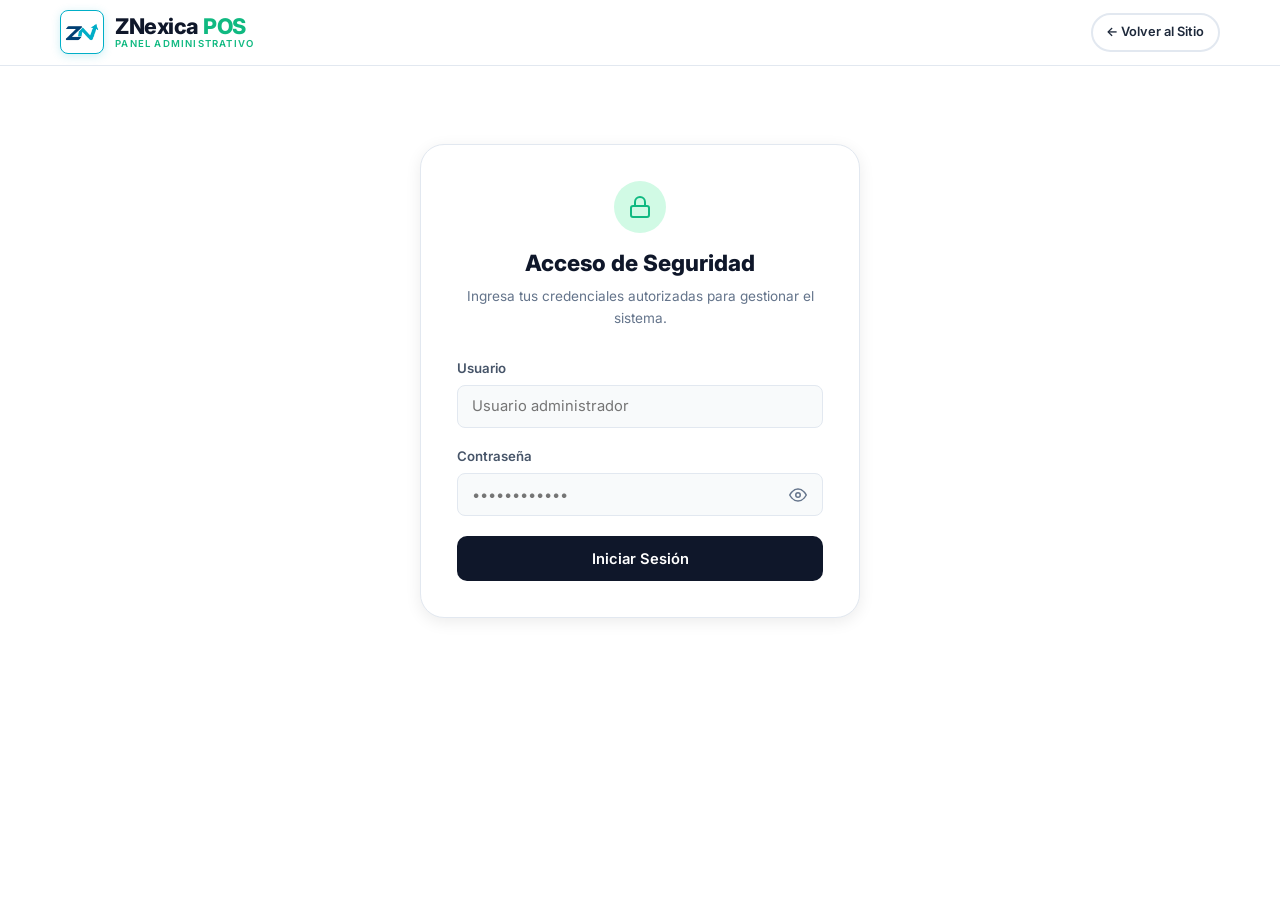
==== commit 4cc9d9db: "feat(mobile-first,provisioning): rediseno responsivo movil/tablet, re-aprovisionamiento AES-256 y aj" ====
--- a/templates/admin.html
+++ b/templates/admin.html
@@ -6,7 +6,7 @@
   <title>Panel de Administración — ZNexica POS</title>
   <meta name="description" content="Panel de administración y gestión de suscripciones y pagos de ZNexica POS.">
   <link rel="icon" type="image/png" href="/static/images/logo_icon.png">
-  <link rel="stylesheet" href="/static/css/styles.css?v=4.1">
+  <link rel="stylesheet" href="/static/css/styles.css?v=8.0">
   <style>
     /* Estilos específicos para armonizar el dashboard en light-mode */
     .admin-header-bar {
@@ -108,28 +108,28 @@
 </head>
 <body class="bg-soft">
 
-  <!-- Header / Barra de Navegación Admin -->
-  <header class="navbar">
+  <!-- Header / Barra de Navegación Admin (Solo en Login) -->
+  <header class="navbar" id="adminTopHeader">
     <div class="container navbar-inner">
       <a href="/" class="logo-brand">
         <img src="/static/images/logo_icon.png" alt="Logo ZNexica POS" class="logo-img">
         <div class="logo-text">
-          ZNexica <span>POS</span>
+          <div>ZNexica <span>POS</span></div>
           <span class="logo-subtitle">Panel Administrativo</span>
         </div>
       </a>
-      <div style="display: flex; align-items: center; gap: 0.5rem;">
-        <a href="/" class="btn-secondary" style="padding: 0.45rem 1rem; font-size: 0.85rem;">
+      <div class="admin-top-nav-btns">
+        <a href="/" class="btn-secondary admin-back-btn">
           ← Volver al Sitio
         </a>
-        <button id="logoutBtn" class="btn-secondary" style="display:none; padding: 0.45rem 1rem; font-size: 0.85rem; color: #dc2626; border-color: #fca5a5;" onclick="handleAdminLogout()">
+        <button id="logoutBtn" class="btn-secondary admin-logout-top-btn" style="display:none;" onclick="handleAdminLogout()">
           Cerrar Sesión
         </button>
       </div>
     </div>
   </header>
 
-  <main class="container admin-container">
+  <main class="container admin-container" id="adminMainContainer">
 
     <!-- Vista 1: Login de Administrador -->
     <div id="adminLoginView" class="login-container-card">
@@ -160,6 +160,35 @@
           Iniciar Sesión
         </button>
       </form>
+
+      <!-- Vista 2FA (Seguridad de Dos Pasos para Administradores) -->
+      <div id="admin2FAView" style="display: none; text-align: center;">
+        <div style="font-size: 2.2rem; margin-bottom: 0.5rem;">🔐</div>
+        <h3 style="font-size: 1.15rem; color: #0f172a; margin-bottom: 0.35rem; font-weight: 700;">Verificación en Dos Pasos (2FA)</h3>
+        <p id="admin2FADesc" style="font-size: 0.83rem; color: #64748b; margin-bottom: 1.1rem; line-height: 1.45;">
+          Ingresa el código numérico de <strong>6 dígitos</strong> enviado a tu WhatsApp. Expira en 5 minutos.
+        </p>
+
+        <a id="btnOpenWhatsApp2FA" href="#" target="_blank" style="display: inline-flex; align-items: center; justify-content: center; gap: 0.5rem; background: #25d366; color: #ffffff; text-decoration: none; padding: 0.65rem 1.1rem; border-radius: 8px; font-size: 0.84rem; font-weight: 600; margin-bottom: 1.25rem; box-shadow: 0 2px 6px rgba(37,211,102,0.25);">
+          📲 Abrir WhatsApp y Recibir Código
+        </a>
+
+        <form id="admin2FAForm" onsubmit="handleVerify2FA(event)">
+          <input type="hidden" id="tempToken2FA">
+          <div class="form-group" style="margin-bottom: 1.25rem;">
+            <input type="text" id="input2FACode" class="form-input" 
+                   maxlength="6" pattern="[0-9]{6}" inputmode="numeric" 
+                   placeholder="000000" autocomplete="one-time-code" required 
+                   style="text-align: center; font-size: 1.7rem; letter-spacing: 0.45rem; font-weight: 800; color: #0f172a;">
+          </div>
+          <button type="submit" id="btnVerify2FA" class="saas-btn-primary" style="width: 100%; justify-content: center; padding: 0.85rem; font-size: 0.95rem; margin-bottom: 0.75rem;">
+            Validar Acceso
+          </button>
+          <button type="button" onclick="cancel2FA()" style="background: none; border: none; color: #64748b; font-size: 0.8rem; cursor: pointer; text-decoration: underline;">
+            Volver al inicio de sesión
+          </button>
+        </form>
+      </div>
     </div>
 
     <!-- Vista 2: Dashboard Principal de Administración (Estilo Parclgo) -->
@@ -357,11 +386,10 @@
                 </select>
 
                 <select id="subPlanFilter" class="parclgo-select" onchange="filterSubscriptions()">
-                  <option value="all">All Plans (Todos los planes)</option>
-                  <option value="free_trial">Prueba Gratis</option>
-                  <option value="basico">Plan Básico</option>
-                  <option value="medium">Plan Medium</option>
-                  <option value="premium">Plan Premium</option>
+                  <option value="all">Todos los Lotes (N° Control)</option>
+                  <option value="NC_500">Lote 500 N° Control ($125)</option>
+                  <option value="NC_1000">Lote 1.000 N° Control ($210)</option>
+                  <option value="NC_2500">Lote 2.500 N° Control ($450)</option>
                 </select>
               </div>
 
@@ -383,7 +411,7 @@
                     <th style="width: 44px; text-align: center;"><input type="checkbox" class="saas-checkbox" id="selectAllSubs" onchange="toggleSelectAllSubs(this.checked)" title="Seleccionar todos los registros"></th>
                     <th>Cliente</th>
                     <th>Contacto</th>
-                    <th>Plan / Licencia</th>
+                    <th>Lote N° Control</th>
                     <th>Monto</th>
                     <th>Método & Referencia</th>
                     <th>Comprobante</th>
@@ -472,10 +500,10 @@
             <div class="parclgo-toolbar" style="padding: 1.25rem 1.25rem 0.75rem;">
               <div>
                 <h3 style="margin: 0; font-size: 1.15rem; font-weight: 800; color: #0f172a; display: flex; align-items: center; gap: 0.5rem;">
-                  👥 Directorio de Clientes & Control de Licencias
+                  👥 Directorio de Clientes & Control de Números de Facturación
                 </h3>
                 <p style="margin: 0.2rem 0 0; font-size: 0.78rem; color: #64748b;">
-                  Control de mensualidades y estado de licencias. Gestione la suspensión o reactivación preventiva de acceso a la app móvil ZNexica POS ante la falta o regularización de pagos.
+                  Control de lotes de Números de Control y facturación electrónica. Gestione la suspensión o reactivación de acceso a la app ZNexica POS cuando un comercio agote sus números de control o tenga pagos pendientes.
                 </p>
               </div>
 
@@ -506,8 +534,8 @@
                   <tr>
                     <th>Cliente & Empresa</th>
                     <th>Teléfono (Login App)</th>
-                    <th>Plan Actual</th>
-                    <th>Ciclo Mensual & Vencimiento</th>
+                    <th>Lote N° Control</th>
+                    <th>Vigencia & Corte</th>
                     <th>Estado en la App</th>
                     <th style="text-align: right;">Acciones de Servicio</th>
                   </tr>
@@ -542,7 +570,7 @@
 
             <!-- Formulario de Actualización de Perfil -->
             <form id="adminProfileForm" onsubmit="handleAdminProfileSubmit(event)" style="max-width: 800px;">
-              <div style="display: grid; grid-template-columns: repeat(auto-fit, minmax(280px, 1fr)); gap: 1.25rem; margin-bottom: 1.5rem;">
+              <div class="admin-profile-cards-grid">
                 
                 <!-- Tarjeta 1: Información de Usuario -->
                 <div style="background: #f8fafc; border: 1px solid #e2e8f0; border-radius: 12px; padding: 1.25rem;">
@@ -622,7 +650,7 @@
                     </h4>
                     <p style="margin: 0; font-size: 0.85rem; color: #78350f; max-width: 600px; line-height: 1.5;">
                       Elimina de forma segura todos los datos de prueba, suscripciones ficticias y clientes de ensayo acumulados. 
-                      <strong>Las 3 cuentas de administrador y los métodos de pago bancarios configurados se preservan intactos.</strong>
+                      <strong>Las 2 cuentas de administrador autorizadas y los métodos de pago activos se preservan intactos.</strong>
                     </p>
                   </div>
                   <button type="button" class="saas-btn-danger" onclick="handlePurgeTestData()" style="padding: 0.75rem 1.25rem; font-size: 0.88rem; font-weight: 700; white-space: nowrap;">
@@ -713,10 +741,10 @@
 
         <div class="form-group">
           <label class="form-label" for="pmHolder">Nombre del Titular o Beneficiario</label>
-          <input type="text" id="pmHolder" class="form-input" placeholder="Nombre completo o razón social del receptor" required>
-        </div>
-
-        <button type="submit" class="saas-btn-primary" style="width: 100%; justify-content: center; margin-top: 1.25rem; padding: 0.8rem 1rem; font-size: 0.9rem;">
+          <input type="text" id="pmHolder" class="form-input" placeholder="Nombre completo o razón social del receptor">
+        </div>
+
+        <button type="submit" id="btnSavePm" class="saas-btn-primary" style="width: 100%; justify-content: center; margin-top: 1.25rem; padding: 0.8rem 1rem; font-size: 0.9rem;">
           <svg width="16" height="16" viewBox="0 0 24 24" fill="none" stroke="currentColor" stroke-width="2" stroke-linecap="round" stroke-linejoin="round"><path d="M19 21H5a2 2 0 0 1-2-2V5a2 2 0 0 1 2-2h11l5 5v11a2 2 0 0 1-2 2z"/><polyline points="17 21 17 13 7 13 7 21"/><polyline points="7 3 7 8 15 8"/></svg>
           Guardar Método en Base de Datos
         </button>
@@ -724,7 +752,7 @@
     </div>
   </div>
 
-  <script src="/static/js/admin.js?v=5.2"></script>
+  <script src="/static/js/admin.js?v=8.0"></script>
   <script>
     // Sobrescribir togglePmTypeFields directamente en el HTML para evitar caché agresivo
     window.togglePmTypeFields = function() {
@@ -755,6 +783,8 @@
       grpIdCard.style.display = 'block';
       grpBinance.style.display = 'block';
       grpHolder.style.display = 'block';
+      const holderInput = document.getElementById('pmHolder');
+      if (holderInput) holderInput.required = false;
 
       // Customize based on type
       if (type === 'pago_movil') {
--- a/static/css/styles.css
+++ b/static/css/styles.css
@@ -1106,7 +1106,8 @@
 
 .btn-select-plan {
   width: 100%;
-  padding: 0.8rem;
+  min-height: 44px;
+  padding: 0.8rem 1rem;
   border-radius: var(--radius-full);
   font-weight: 700;
   font-size: 0.92rem;
@@ -1114,11 +1115,167 @@
   border: 1.5px solid var(--green-primary);
   color: var(--green-dark);
   transition: var(--transition-fast);
+  cursor: pointer;
 }
 
 .btn-select-plan:hover {
   background: var(--green-primary);
   color: #fff;
+}
+
+.plan-lot-total-pill {
+  display: inline-flex;
+  align-items: center;
+  flex-wrap: wrap;
+  gap: 0.35rem;
+  background: var(--bg-section-alt);
+  border: 1px solid var(--border-light);
+  color: var(--text-heading);
+  font-size: 0.82rem;
+  font-weight: 700;
+  padding: 0.42rem 0.85rem;
+  border-radius: var(--radius-sm);
+  margin: 0.35rem 0 0.75rem;
+}
+
+.plan-card.featured .plan-lot-total-pill {
+  background: var(--green-light);
+  border-color: rgba(16, 185, 129, 0.35);
+  color: var(--green-dark);
+}
+
+/* Banner de Plan Personalizado para Alto Volumen (Mobile-First) */
+.custom-plan-banner {
+  margin-top: 2.25rem;
+  background: linear-gradient(135deg, #0f172a 0%, #1e293b 65%, #064e3b 100%);
+  border: 1px solid rgba(16, 185, 129, 0.35);
+  border-radius: var(--radius-xl);
+  padding: 1.75rem 1.35rem;
+  color: var(--text-on-dark);
+  box-shadow: var(--shadow-lg);
+  display: flex;
+  flex-direction: column;
+  gap: 1.5rem;
+}
+
+.custom-plan-content {
+  flex: 1;
+}
+
+.custom-plan-badge {
+  display: inline-flex;
+  align-items: center;
+  gap: 0.4rem;
+  background: rgba(16, 185, 129, 0.18);
+  border: 1px solid rgba(16, 185, 129, 0.45);
+  color: #6ee7b7;
+  font-size: 0.75rem;
+  font-weight: 800;
+  text-transform: uppercase;
+  letter-spacing: 0.8px;
+  padding: 0.32rem 0.85rem;
+  border-radius: var(--radius-full);
+  margin-bottom: 0.85rem;
+}
+
+.custom-plan-title {
+  font-family: 'Outfit', sans-serif;
+  font-size: 1.35rem;
+  font-weight: 800;
+  color: #ffffff;
+  line-height: 1.25;
+  margin-bottom: 0.6rem;
+}
+
+.custom-plan-desc {
+  font-size: 0.92rem;
+  color: #cbd5e1;
+  line-height: 1.6;
+  margin-bottom: 1rem;
+}
+
+.custom-plan-perks {
+  list-style: none;
+  display: flex;
+  flex-wrap: wrap;
+  gap: 0.55rem 1.15rem;
+  margin: 0;
+  padding: 0;
+}
+
+.custom-plan-perks li {
+  font-size: 0.84rem;
+  font-weight: 600;
+  color: #e2e8f0;
+  display: inline-flex;
+  align-items: center;
+  gap: 0.4rem;
+}
+
+.custom-plan-perks li span {
+  color: #34d399;
+  font-weight: 800;
+}
+
+.custom-plan-action {
+  display: flex;
+  flex-direction: column;
+  align-items: stretch;
+  gap: 0.5rem;
+  flex-shrink: 0;
+}
+
+.btn-custom-plan {
+  display: inline-flex;
+  align-items: center;
+  justify-content: center;
+  gap: 0.55rem;
+  min-height: 48px;
+  padding: 0.9rem 1.5rem;
+  background: var(--green-gradient);
+  color: #ffffff;
+  font-weight: 800;
+  font-size: 0.95rem;
+  border: none;
+  border-radius: var(--radius-full);
+  box-shadow: var(--shadow-green);
+  cursor: pointer;
+  transition: var(--transition-normal);
+  text-align: center;
+}
+
+.btn-custom-plan:hover {
+  transform: translateY(-2px);
+  box-shadow: 0 8px 26px rgba(16, 185, 129, 0.4);
+}
+
+.custom-plan-note {
+  font-size: 0.76rem;
+  color: #94a3b8;
+  text-align: center;
+}
+
+@media (min-width: 768px) {
+  .custom-plan-banner {
+    flex-direction: row;
+    align-items: center;
+    justify-content: space-between;
+    padding: 2.15rem 2.25rem;
+    gap: 2rem;
+  }
+
+  .custom-plan-title {
+    font-size: 1.55rem;
+  }
+
+  .custom-plan-action {
+    min-width: 290px;
+    align-items: center;
+  }
+
+  .btn-custom-plan {
+    width: 100%;
+  }
 }
 
 /* ==========================================================================
@@ -1487,17 +1644,22 @@
 }
 
 /* ==========================================================================
-   SCROLL REVEAL ANIMATIONS
+   SCROLL REVEAL ANIMATIONS — Safe Progressive Enhancement (Zero Blank Screen)
    ========================================================================== */
 .reveal {
-  opacity: 0;
-  transform: translateY(30px);
-  transition: opacity 0.6s ease, transform 0.6s ease;
-}
-
-.reveal.visible {
   opacity: 1;
   transform: translateY(0);
+  transition: opacity 0.5s ease, transform 0.5s ease;
+}
+
+html.js-ready .reveal:not(.visible) {
+  opacity: 0;
+  transform: translateY(20px);
+}
+
+.reveal.visible {
+  opacity: 1 !important;
+  transform: translateY(0) !important;
 }
 
 /* ==========================================================================
@@ -1653,7 +1815,8 @@
    ========================================================================== */
 @media (min-width: 1024px) {
   .plans-grid {
-    grid-template-columns: repeat(4, 1fr);
+    grid-template-columns: repeat(3, 1fr);
+    gap: 1.75rem;
   }
 
   .hero {
@@ -3772,9 +3935,913 @@
   .lightbox-info-footer {
     padding: 0.85rem 0.95rem;
   }
+  .lb-bullets-row,
   .lightbox-bullets-row {
     display: none;
   }
 }
 
-
+/* ==========================================================================
+   SISTEMA INTEGRAL DE RESPONSIVIDAD MOBILE-FIRST 1000/10
+   Cobertura total: 280px (Micro) -> 320px -> 375px -> 414px -> 768px -> 1280px+
+   ========================================================================== */
+
+/* 1. Blindaje Anti-Desbordamiento Horizontal Global */
+html,
+body {
+  width: 100%;
+  max-width: 100%;
+  overflow-x: hidden;
+  -webkit-text-size-adjust: 100%;
+}
+
+/* 2. Navbar Mobile-First, Acciones Derecha y Menú Hamburguesa Táctil */
+.navbar-inner {
+  gap: 0.5rem;
+}
+
+.logo-brand {
+  min-width: 0;
+  flex: 1 1 auto;
+}
+
+.navbar-right-actions {
+  display: flex;
+  align-items: center;
+  gap: 0.45rem;
+  flex-shrink: 0;
+}
+
+.hamburger-btn {
+  width: 44px;
+  height: 44px;
+  align-items: center;
+  justify-content: center;
+  border-radius: 10px;
+  border: 1px solid var(--border-light);
+  background: var(--bg-soft);
+  flex-shrink: 0;
+}
+
+.hamburger-btn.active {
+  background: var(--green-light);
+  border-color: var(--green-primary);
+}
+
+.hamburger-btn.active span:nth-child(1) {
+  transform: translateY(7.5px) rotate(45deg);
+}
+
+.hamburger-btn.active span:nth-child(2) {
+  opacity: 0;
+}
+
+.hamburger-btn.active span:nth-child(3) {
+  transform: translateY(-7.5px) rotate(-45deg);
+}
+
+@media (max-width: 1023px) {
+  .container {
+    padding: 0 1rem;
+  }
+
+  .hamburger-btn {
+    display: flex !important;
+  }
+
+  .nav-menu {
+    position: fixed !important;
+    top: 58px !important;
+    left: -100%;
+    width: 100% !important;
+    height: calc(100dvh - 58px) !important;
+    background: rgba(255, 255, 255, 0.98) !important;
+    backdrop-filter: blur(20px) !important;
+    flex-direction: column !important;
+    align-items: center !important;
+    justify-content: flex-start !important;
+    padding: 1.5rem 1.25rem 2.5rem !important;
+    overflow-y: auto;
+    gap: 0.45rem !important;
+  }
+
+  .nav-menu.active {
+    left: 0 !important;
+  }
+
+  .nav-menu .nav-link {
+    width: 100%;
+    max-width: 380px;
+    text-align: center;
+    padding: 0.85rem 1rem;
+    font-size: 1.02rem;
+    font-weight: 600;
+    border-radius: 12px;
+  }
+
+  .nav-menu .nav-cta-btn {
+    display: inline-flex !important;
+    align-items: center;
+    justify-content: center;
+    width: 100%;
+    max-width: 380px;
+    min-height: 48px;
+    margin-top: 0.65rem;
+    padding: 0.85rem 1.25rem;
+    font-size: 0.95rem;
+    text-align: center;
+  }
+}
+
+@media (max-width: 767px) {
+  .logo-img {
+    width: 38px;
+    height: 38px;
+  }
+
+  .logo-text {
+    font-size: 1.15rem;
+  }
+
+  .logo-subtitle {
+    font-size: 0.54rem;
+    letter-spacing: 0.8px;
+  }
+
+  .navbar-crown-badge {
+    padding: 0.18rem 0.48rem;
+  }
+
+  .navbar-crown-badge .crown-icon {
+    font-size: 1rem;
+  }
+
+  .navbar-crown-badge .crown-stars {
+    font-size: 0.5rem;
+  }
+}
+
+@media (max-width: 359px) {
+  .container {
+    padding: 0 0.8rem;
+  }
+
+  .navbar-crown-badge {
+    display: none;
+  }
+}
+
+@media (min-width: 1024px) {
+  .logo-brand {
+    flex: 0 0 auto;
+  }
+
+  .hamburger-btn {
+    display: none !important;
+  }
+
+  .nav-menu .nav-link {
+    padding: 0.55rem 0.85rem;
+    font-size: 0.92rem;
+    white-space: nowrap;
+  }
+
+  .nav-menu .nav-cta-btn {
+    padding: 0.55rem 1.05rem;
+    font-size: 0.86rem;
+    white-space: nowrap;
+    margin-left: 0.35rem;
+  }
+}
+
+/* 3. Hero y Barra de Confianza Mobile-First */
+.hero-badge {
+  max-width: 100%;
+  text-align: center;
+  justify-content: center;
+  line-height: 1.35;
+  font-size: clamp(0.73rem, 2.7vw, 0.84rem);
+  padding: 0.42rem 0.9rem;
+}
+
+.hero-title {
+  font-size: clamp(1.68rem, 6.2vw, 3.35rem);
+  line-height: 1.16;
+  overflow-wrap: break-word;
+}
+
+.hero-description {
+  font-size: clamp(0.92rem, 2.6vw, 1.1rem);
+  padding: 0 0.15rem;
+}
+
+.hero-actions .btn-primary,
+.hero-actions .btn-secondary {
+  min-height: 48px;
+  text-align: center;
+  padding: 0.85rem 1.25rem;
+  font-size: 0.95rem;
+}
+
+@media (max-width: 520px) {
+  .hero {
+    padding-top: 5.75rem;
+    padding-bottom: 2.35rem;
+  }
+
+  .trust-bar {
+    padding: 1.35rem 0;
+  }
+
+  .trust-grid {
+    grid-template-columns: 1fr;
+    gap: 0.65rem;
+  }
+
+  .trust-item {
+    background: #ffffff;
+    border: 1px solid var(--border-light);
+    border-radius: 12px;
+    padding: 0.7rem 0.9rem;
+  }
+}
+
+@media (min-width: 521px) and (max-width: 899px) {
+  .trust-grid {
+    grid-template-columns: repeat(2, 1fr);
+    gap: 0.85rem;
+  }
+}
+
+@media (min-width: 900px) {
+  .trust-grid {
+    grid-template-columns: repeat(4, 1fr);
+  }
+}
+
+/* 4. Secciones, Showcase de Capturas y Visor Lightbox en Móvil */
+.section-title {
+  font-size: clamp(1.42rem, 4.8vw, 2.1rem);
+  line-height: 1.22;
+}
+
+.showcase-cta-btn {
+  width: 100%;
+  max-width: 340px;
+  min-height: 48px;
+  font-size: 0.94rem;
+  padding: 0.8rem 1.35rem;
+}
+
+@media (max-width: 767px) {
+  .showcase-section,
+  .checklist-section,
+  .about-section,
+  .pricing-section,
+  .faq-section {
+    padding: 2.75rem 0;
+  }
+
+  .prelaunch-official-banner {
+    padding: 1.15rem 1rem;
+    margin-bottom: 2rem;
+    border-radius: 16px;
+  }
+
+  .prelaunch-badge-pill {
+    font-size: 0.68rem;
+    padding: 0.3rem 0.7rem;
+    line-height: 1.3;
+    max-width: 100%;
+  }
+
+  .prelaunch-title {
+    font-size: 1.08rem;
+  }
+
+  .prelaunch-desc {
+    font-size: 0.86rem;
+    line-height: 1.55;
+  }
+
+  .prelaunch-cta-btn {
+    min-height: 48px;
+    font-size: 0.88rem;
+    padding: 0.8rem 1rem;
+    line-height: 1.3;
+  }
+
+  .showcase-view-switch {
+    display: grid;
+    grid-template-columns: 1fr 1fr;
+    gap: 0.5rem;
+    width: 100%;
+    max-width: 440px;
+    margin: 0 auto 1rem;
+  }
+
+  .view-switch-btn {
+    width: 100%;
+    justify-content: center;
+    text-align: center;
+    padding: 0.6rem 0.65rem;
+    font-size: 0.78rem;
+    min-height: 42px;
+    line-height: 1.2;
+  }
+
+  .mockup-display-card {
+    padding: 1.05rem 0.9rem;
+    border-radius: 18px;
+    gap: 1.15rem;
+  }
+
+  .showcase-controls {
+    gap: 0.4rem;
+    flex-wrap: wrap;
+    justify-content: space-between;
+  }
+
+  .showcase-nav-btn {
+    padding: 0.45rem 0.75rem;
+    font-size: 0.78rem;
+    min-height: 38px;
+  }
+
+  .showcase-counter {
+    font-size: 0.75rem;
+    padding: 0.3rem 0.65rem;
+  }
+
+  .mockup-frame.mobile-mode {
+    max-width: min(285px, 84vw);
+    border-width: 5px;
+    border-radius: 28px;
+  }
+
+  .mockup-expand-helper-btn {
+    width: 100%;
+    font-size: 0.78rem;
+    padding: 0.6rem 0.85rem;
+    line-height: 1.3;
+    text-align: center;
+  }
+
+  .tab-info h3 {
+    font-size: 1.15rem;
+    line-height: 1.3;
+  }
+
+  .tab-info p {
+    font-size: 0.88rem;
+  }
+
+  .about-card {
+    padding: 1.5rem 1.05rem;
+    border-radius: 18px;
+  }
+
+  .about-block {
+    padding: 1.15rem 1rem;
+  }
+
+  /* Lightbox compacto para pantallas pequeñas */
+  .screenshot-lightbox-overlay {
+    padding: 0.4rem;
+  }
+
+  .screenshot-lightbox-card {
+    max-height: 96dvh;
+    border-radius: 16px;
+  }
+
+  .lightbox-topbar {
+    gap: 0.45rem;
+    padding: 0.6rem 0.75rem;
+  }
+
+  .lightbox-device-toggle {
+    order: 3;
+    width: 100%;
+    justify-content: center;
+  }
+
+  .lb-device-btn {
+    flex: 1;
+    text-align: center;
+    padding: 0.35rem 0.5rem;
+  }
+
+  .lightbox-mobile-nav-row {
+    flex-wrap: wrap;
+    justify-content: space-between;
+  }
+
+  .lb-zoom-tip {
+    order: -1;
+    width: 100%;
+    margin-bottom: 0.25rem;
+  }
+
+  .lb-mobile-step-btn {
+    flex: 1;
+    text-align: center;
+    padding: 0.5rem 0.6rem;
+    font-size: 0.75rem;
+  }
+}
+
+@media (max-width: 350px) {
+  .showcase-view-switch {
+    grid-template-columns: 1fr;
+  }
+
+  .showcase-counter {
+    order: -1;
+    width: 100%;
+    text-align: center;
+  }
+
+  .showcase-nav-btn {
+    flex: 1;
+    justify-content: center;
+  }
+}
+
+/* 5. Sección de Paquetes de Números de Control (Tarjetas y Explicación) */
+.pricing-explainer-box {
+  background: #ffffff;
+  border: 1px solid #cbd5e1;
+  border-left: 5px solid var(--green-primary);
+  border-radius: 16px;
+  padding: 1.2rem 1.1rem;
+  margin: 0 auto 2.25rem;
+  max-width: 980px;
+  box-shadow: 0 8px 24px rgba(15, 23, 42, 0.05);
+}
+
+.pricing-explainer-grid {
+  display: grid;
+  grid-template-columns: 1fr;
+  gap: 1.1rem;
+}
+
+.pricing-explainer-item h4 {
+  margin: 0 0 0.35rem;
+  font-size: 0.96rem;
+  color: #0f172a;
+  font-weight: 800;
+}
+
+.pricing-explainer-item p {
+  margin: 0;
+  font-size: 0.86rem;
+  color: #475569;
+  line-height: 1.52;
+}
+
+@media (min-width: 768px) {
+  .pricing-explainer-box {
+    padding: 1.5rem 1.75rem;
+  }
+
+  .pricing-explainer-grid {
+    grid-template-columns: repeat(3, 1fr);
+    gap: 1.35rem;
+  }
+}
+
+.plans-grid {
+  display: grid;
+  grid-template-columns: 1fr;
+  gap: 1.65rem;
+  align-items: stretch;
+}
+
+@media (min-width: 768px) and (max-width: 1023px) {
+  .plans-grid {
+    grid-template-columns: repeat(2, 1fr);
+    gap: 1.5rem;
+  }
+}
+
+@media (min-width: 1024px) {
+  .plans-grid {
+    grid-template-columns: repeat(3, 1fr);
+    gap: 1.75rem;
+  }
+}
+
+.plan-card {
+  width: 100%;
+  min-width: 0;
+  padding: 1.85rem 1.2rem 1.4rem;
+}
+
+@media (min-width: 768px) {
+  .plan-card {
+    padding: 2rem 1.6rem 1.6rem;
+  }
+}
+
+.plan-badge {
+  left: 50%;
+  right: auto;
+  transform: translateX(-50%);
+  top: -13px;
+  max-width: calc(100% - 24px);
+  white-space: nowrap;
+  overflow: hidden;
+  text-overflow: ellipsis;
+  text-align: center;
+  box-shadow: 0 3px 10px rgba(15, 23, 42, 0.1);
+}
+
+.plan-badge-neutral {
+  background: #f1f5f9;
+  color: #0f172a;
+  border: 1px solid #cbd5e1;
+}
+
+.plan-badge-dark {
+  background: #0f172a;
+  color: #ffffff;
+}
+
+.btn-select-plan {
+  min-height: 48px;
+  display: inline-flex;
+  align-items: center;
+  justify-content: center;
+  text-align: center;
+  line-height: 1.25;
+}
+
+.btn-select-featured {
+  background: var(--green-gradient);
+  color: #ffffff;
+  border-color: var(--green-primary);
+  box-shadow: var(--shadow-green);
+}
+
+.btn-select-featured:hover {
+  background: var(--green-dark);
+  color: #ffffff;
+}
+
+/* 6. Modales de Cliente, Pestañas Auth y Checkout de Pago Móvil (1000/10 Mobile) */
+.auth-tab-btn,
+.client-auth-tab {
+  flex: 1;
+  min-height: 42px;
+  padding: 0.55rem 0.65rem;
+  font-size: 0.84rem;
+  font-weight: 700;
+  border: none;
+  background: transparent;
+  color: var(--text-muted);
+  cursor: pointer;
+  border-radius: var(--radius-sm);
+  transition: var(--transition-fast);
+  text-align: center;
+  display: inline-flex;
+  align-items: center;
+  justify-content: center;
+  gap: 0.35rem;
+}
+
+.auth-tab-btn.active,
+.client-auth-tab.active {
+  background: #ffffff;
+  color: var(--text-heading);
+  box-shadow: 0 2px 8px rgba(15, 23, 42, 0.08);
+}
+
+.checkout-micro-label {
+  font-size: 0.7rem;
+  text-transform: uppercase;
+  letter-spacing: 0.05em;
+  color: var(--text-muted);
+  font-weight: 700;
+  display: block;
+}
+
+.checkout-user-info {
+  min-width: 0;
+  flex: 1 1 180px;
+}
+
+.checkout-user-name-line {
+  font-weight: 700;
+  color: var(--text-heading);
+  font-size: 0.9rem;
+  margin-top: 2px;
+  overflow-wrap: anywhere;
+}
+
+.checkout-plan-summary {
+  flex-wrap: wrap;
+  gap: 0.65rem;
+}
+
+.checkout-plan-info {
+  min-width: 0;
+  flex: 1 1 180px;
+}
+
+.checkout-plan-title-text {
+  margin: 2px 0 0;
+  font-size: 1rem;
+  color: var(--text-heading);
+  font-weight: 800;
+  line-height: 1.28;
+}
+
+.checkout-plan-price-col {
+  text-align: right;
+  flex-shrink: 0;
+}
+
+.checkout-plan-price-big {
+  font-size: 1.3rem;
+  font-weight: 900;
+  color: var(--green-primary);
+  font-family: 'Outfit', sans-serif;
+  line-height: 1.1;
+}
+
+@media (max-width: 420px) {
+  .checkout-plan-summary {
+    flex-direction: column;
+    align-items: flex-start;
+  }
+
+  .checkout-plan-price-col {
+    width: 100%;
+    display: flex;
+    align-items: center;
+    justify-content: space-between;
+    padding-top: 0.5rem;
+    border-top: 1px dashed var(--border-light);
+    text-align: left;
+  }
+}
+
+.payment-details-wrapper {
+  margin: 0.85rem 0 1.15rem;
+  padding: 0;
+  background: transparent;
+  border: none;
+}
+
+.pm-fallback-heading {
+  font-size: 0.92rem;
+  font-weight: 700;
+  color: var(--green-dark);
+  margin-bottom: 0.5rem;
+}
+
+/* Tarjeta Dinámica de Datos de Pago (Pago Móvil, Bancos, Binance, Zelle, Efectivo) */
+.pm-inst-card {
+  background: #ecfdf5;
+  border: 1.5px solid #a7f3d0;
+  border-radius: 14px;
+  padding: 1rem;
+  margin-bottom: 0.25rem;
+  box-shadow: 0 2px 10px rgba(16, 185, 129, 0.06);
+}
+
+.pm-inst-header {
+  display: flex;
+  align-items: flex-start;
+  justify-content: space-between;
+  gap: 0.5rem;
+  margin-bottom: 0.85rem;
+  color: #065f46;
+}
+
+.pm-inst-header h4 {
+  font-size: 0.96rem;
+  font-weight: 800;
+  margin: 0;
+  line-height: 1.3;
+  overflow-wrap: anywhere;
+}
+
+.pm-inst-header .pm-icon {
+  font-size: 1.3rem;
+  line-height: 1;
+  flex-shrink: 0;
+}
+
+.pm-inst-body {
+  display: flex;
+  flex-direction: column;
+  gap: 0.5rem;
+}
+
+.pm-data-row {
+  display: grid;
+  grid-template-columns: minmax(0, 1fr) auto;
+  align-items: center;
+  gap: 0.65rem;
+  background: #ffffff;
+  border: 1px solid #d1fae5;
+  border-radius: 10px;
+  padding: 0.65rem 0.75rem;
+  margin-bottom: 0;
+}
+
+.pm-data-info {
+  display: flex;
+  flex-direction: column;
+  gap: 0.12rem;
+  min-width: 0;
+}
+
+@media (min-width: 520px) {
+  .pm-data-info {
+    flex-direction: row;
+    align-items: center;
+    justify-content: space-between;
+    gap: 0.75rem;
+  }
+}
+
+.pm-data-label {
+  font-size: 0.73rem;
+  text-transform: uppercase;
+  letter-spacing: 0.04em;
+  color: #64748b;
+  font-weight: 700;
+  margin: 0;
+  flex-shrink: 0;
+}
+
+.pm-data-value {
+  font-size: 0.96rem;
+  font-weight: 800;
+  color: #0f172a;
+  line-height: 1.3;
+  overflow-wrap: anywhere;
+  word-break: break-word;
+}
+
+.btn-copy-nice {
+  width: 40px;
+  height: 40px;
+  border-radius: 10px;
+  background: #e0f2fe;
+  color: #0284c7;
+  border: 1px solid #bae6fd;
+  display: inline-flex;
+  align-items: center;
+  justify-content: center;
+  cursor: pointer;
+  flex-shrink: 0;
+}
+
+.btn-copy-nice:hover {
+  background: #bae6fd;
+}
+
+.btn-copy-nice.copied {
+  background: #dcfce7;
+  color: #15803d;
+  border-color: #86efac;
+}
+
+.pm-inst-footer {
+  text-align: center;
+  margin-top: 0.8rem;
+  font-size: 0.79rem;
+  line-height: 1.45;
+  color: #065f46;
+  font-weight: 500;
+}
+
+.modal-submit-btn {
+  width: 100%;
+  max-width: none;
+  min-height: 50px;
+  margin-top: 0.85rem;
+  padding: 0.9rem 1.15rem;
+  font-size: 0.96rem;
+  border-radius: 12px;
+  text-align: center;
+  line-height: 1.25;
+}
+
+@media (max-width: 600px) {
+  .modal-overlay {
+    padding: 0.55rem;
+    align-items: flex-end;
+  }
+
+  .modal-card {
+    padding: 1.35rem 1rem 1.25rem;
+    max-height: 92dvh;
+    border-radius: 20px 20px 16px 16px;
+    -webkit-overflow-scrolling: touch;
+  }
+
+  .modal-close {
+    top: 0.65rem;
+    right: 0.65rem;
+    width: 38px;
+    height: 38px;
+    border-radius: 50%;
+    background: var(--bg-soft);
+    border: 1px solid var(--border-light);
+    display: inline-flex;
+    align-items: center;
+    justify-content: center;
+    font-size: 1.35rem;
+    z-index: 5;
+  }
+
+  /* Evitar auto-zoom en iOS Safari / Android al tocar campos */
+  .form-input,
+  .saas-input,
+  .saas-select,
+  .parclgo-select,
+  .parclgo-search-pill input,
+  .parclgo-search-input-box input,
+  textarea,
+  select {
+    font-size: 16px !important;
+  }
+}
+
+/* 7. Panel de Administración Mobile-First (/admin) */
+.admin-container.dashboard-mode {
+  padding: 0;
+  max-width: 100%;
+  width: 100%;
+}
+
+.admin-top-nav-btns {
+  display: flex;
+  align-items: center;
+  gap: 0.45rem;
+  flex-shrink: 0;
+}
+
+.admin-back-btn,
+.admin-logout-top-btn {
+  width: auto;
+  max-width: none;
+  padding: 0.45rem 0.85rem;
+  font-size: 0.8rem;
+}
+
+.admin-logout-top-btn {
+  color: #dc2626;
+  border-color: #fca5a5;
+}
+
+.admin-profile-cards-grid {
+  display: grid;
+  grid-template-columns: 1fr;
+  gap: 1.15rem;
+  margin-bottom: 1.5rem;
+}
+
+@media (min-width: 768px) {
+  .admin-profile-cards-grid {
+    grid-template-columns: repeat(2, 1fr);
+    gap: 1.25rem;
+  }
+}
+
+@media (max-width: 600px) {
+  .login-container-card {
+    margin: 1.25rem auto !important;
+    padding: 1.45rem 1.1rem !important;
+    border-radius: 18px !important;
+  }
+
+  #input2FACode {
+    font-size: 1.4rem !important;
+    letter-spacing: 0.3rem !important;
+  }
+
+  .parclgo-topbar-actions {
+    flex-wrap: wrap;
+    gap: 0.5rem;
+  }
+
+  .parclgo-pagination-bar {
+    flex-direction: column;
+    gap: 0.65rem;
+    align-items: flex-start;
+    padding: 0.85rem 1rem;
+  }
+
+  #sectionAdminProfile {
+    padding: 1.1rem !important;
+  }
+}
+
+
+
